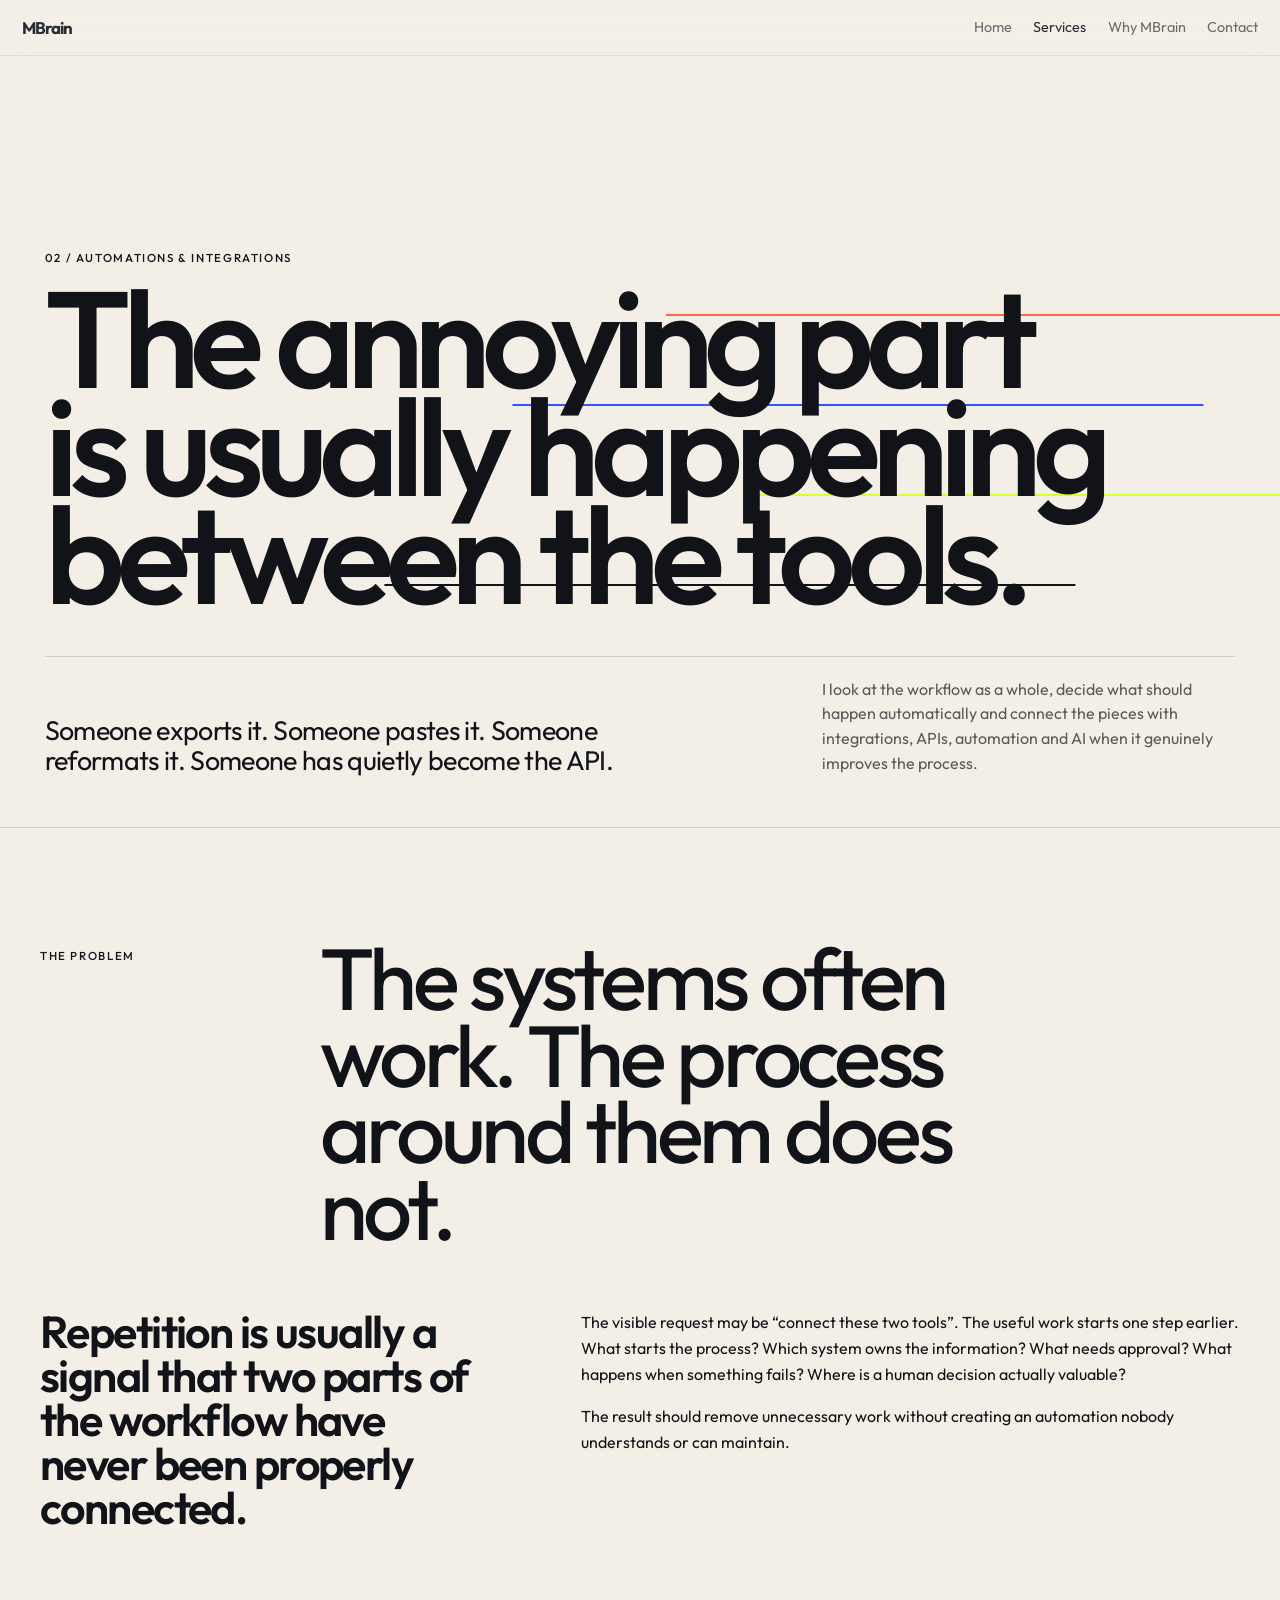
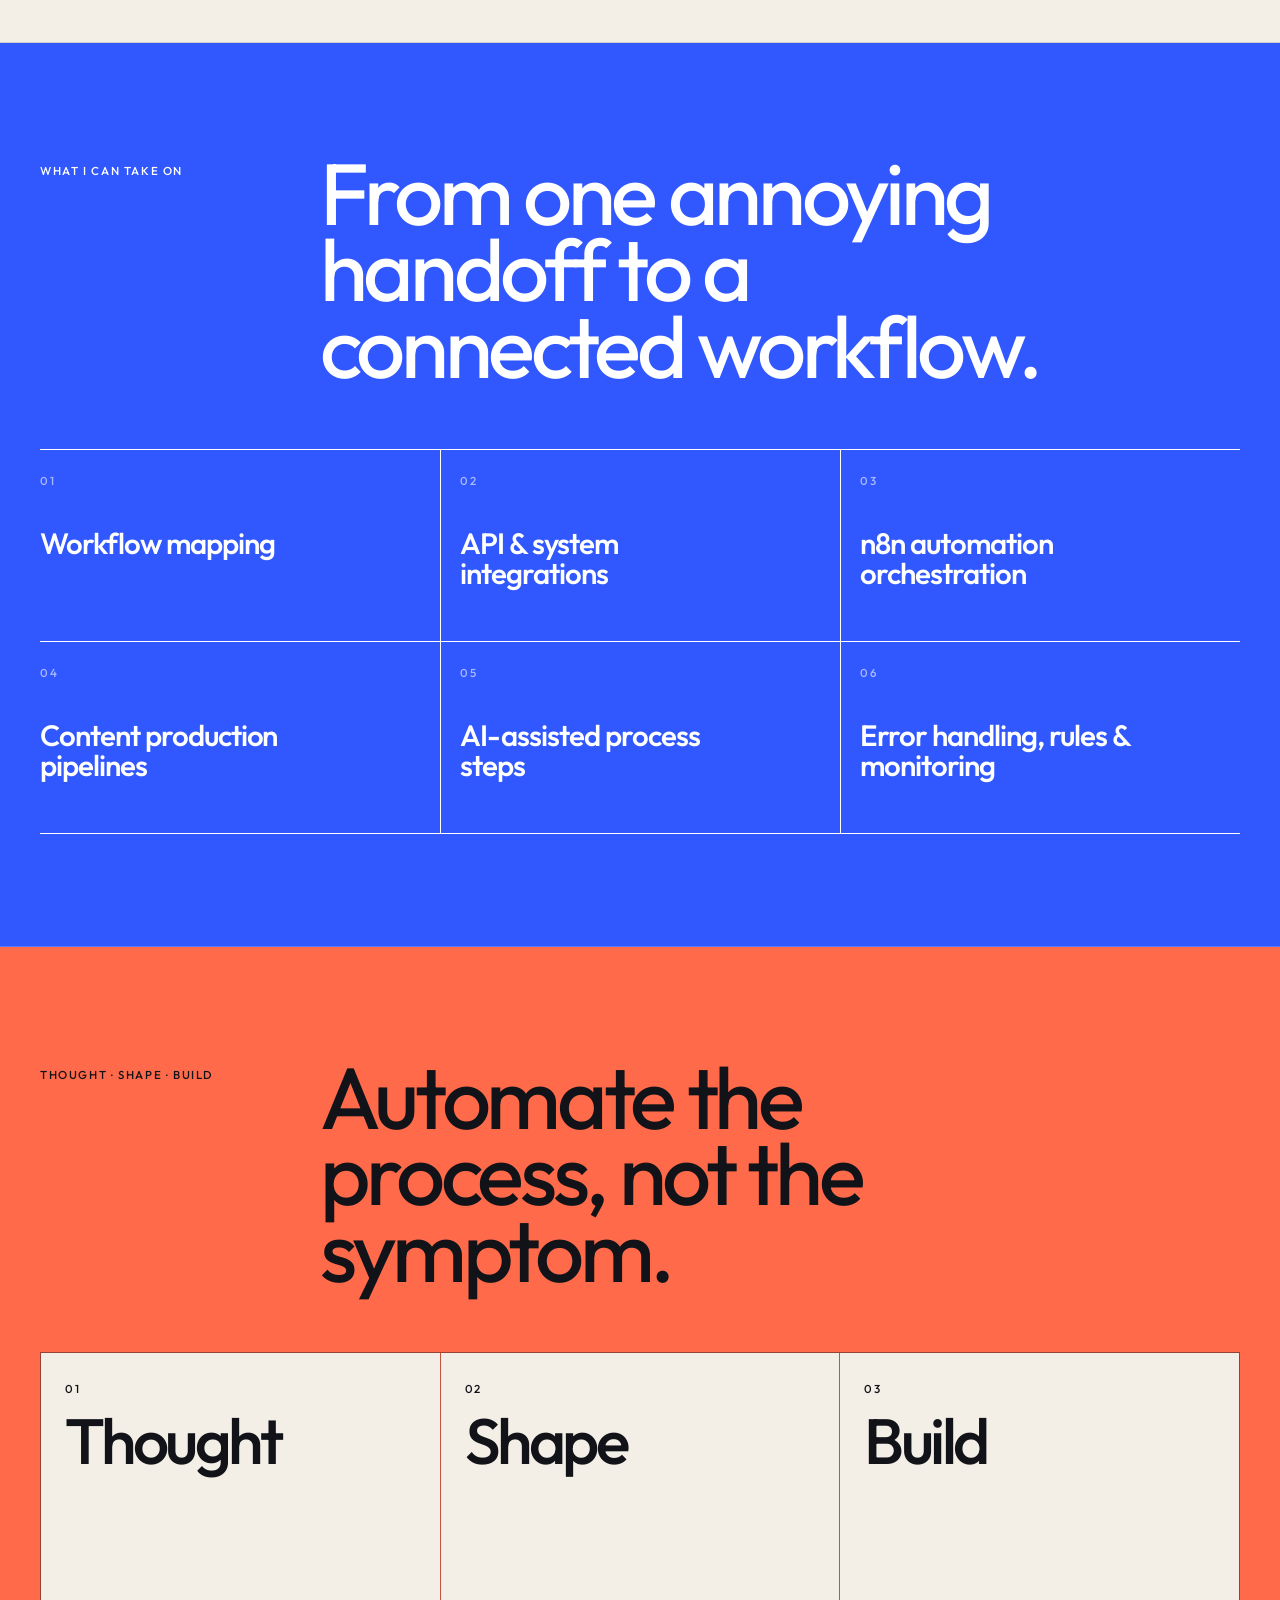
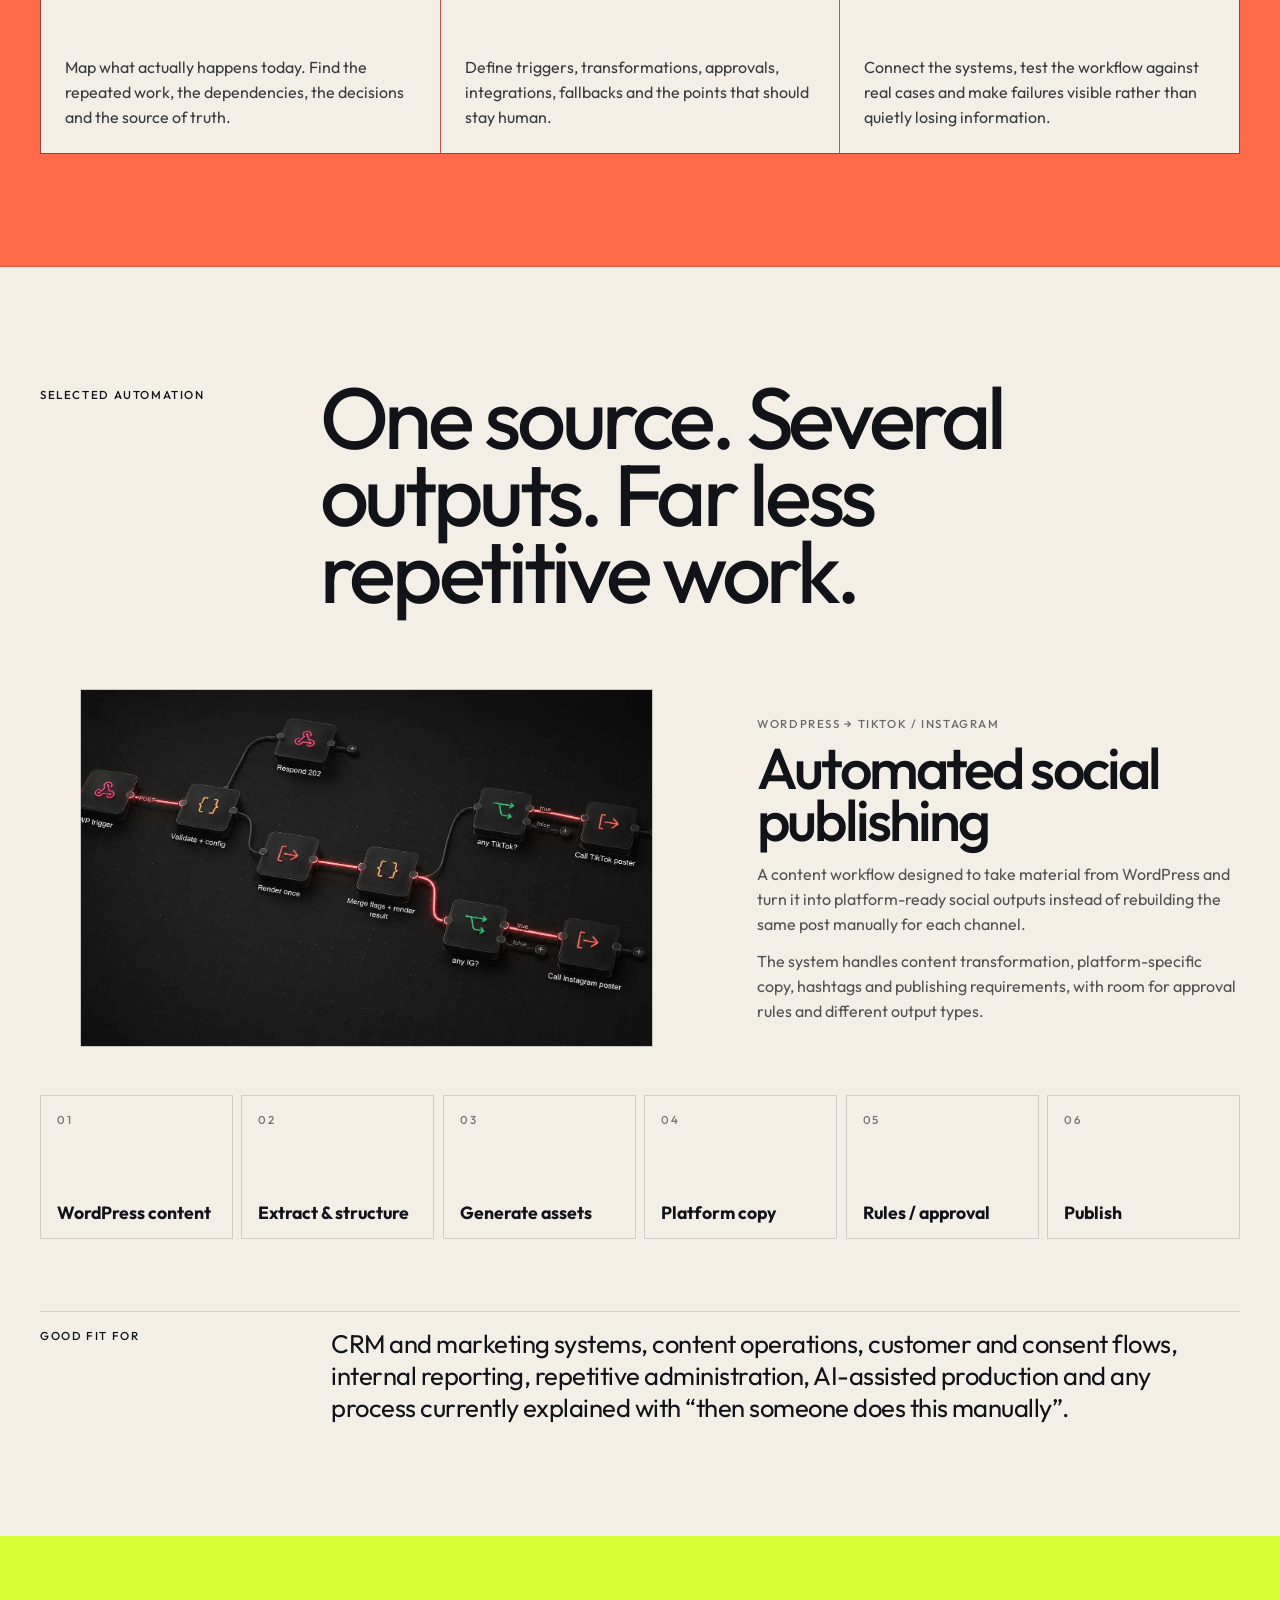
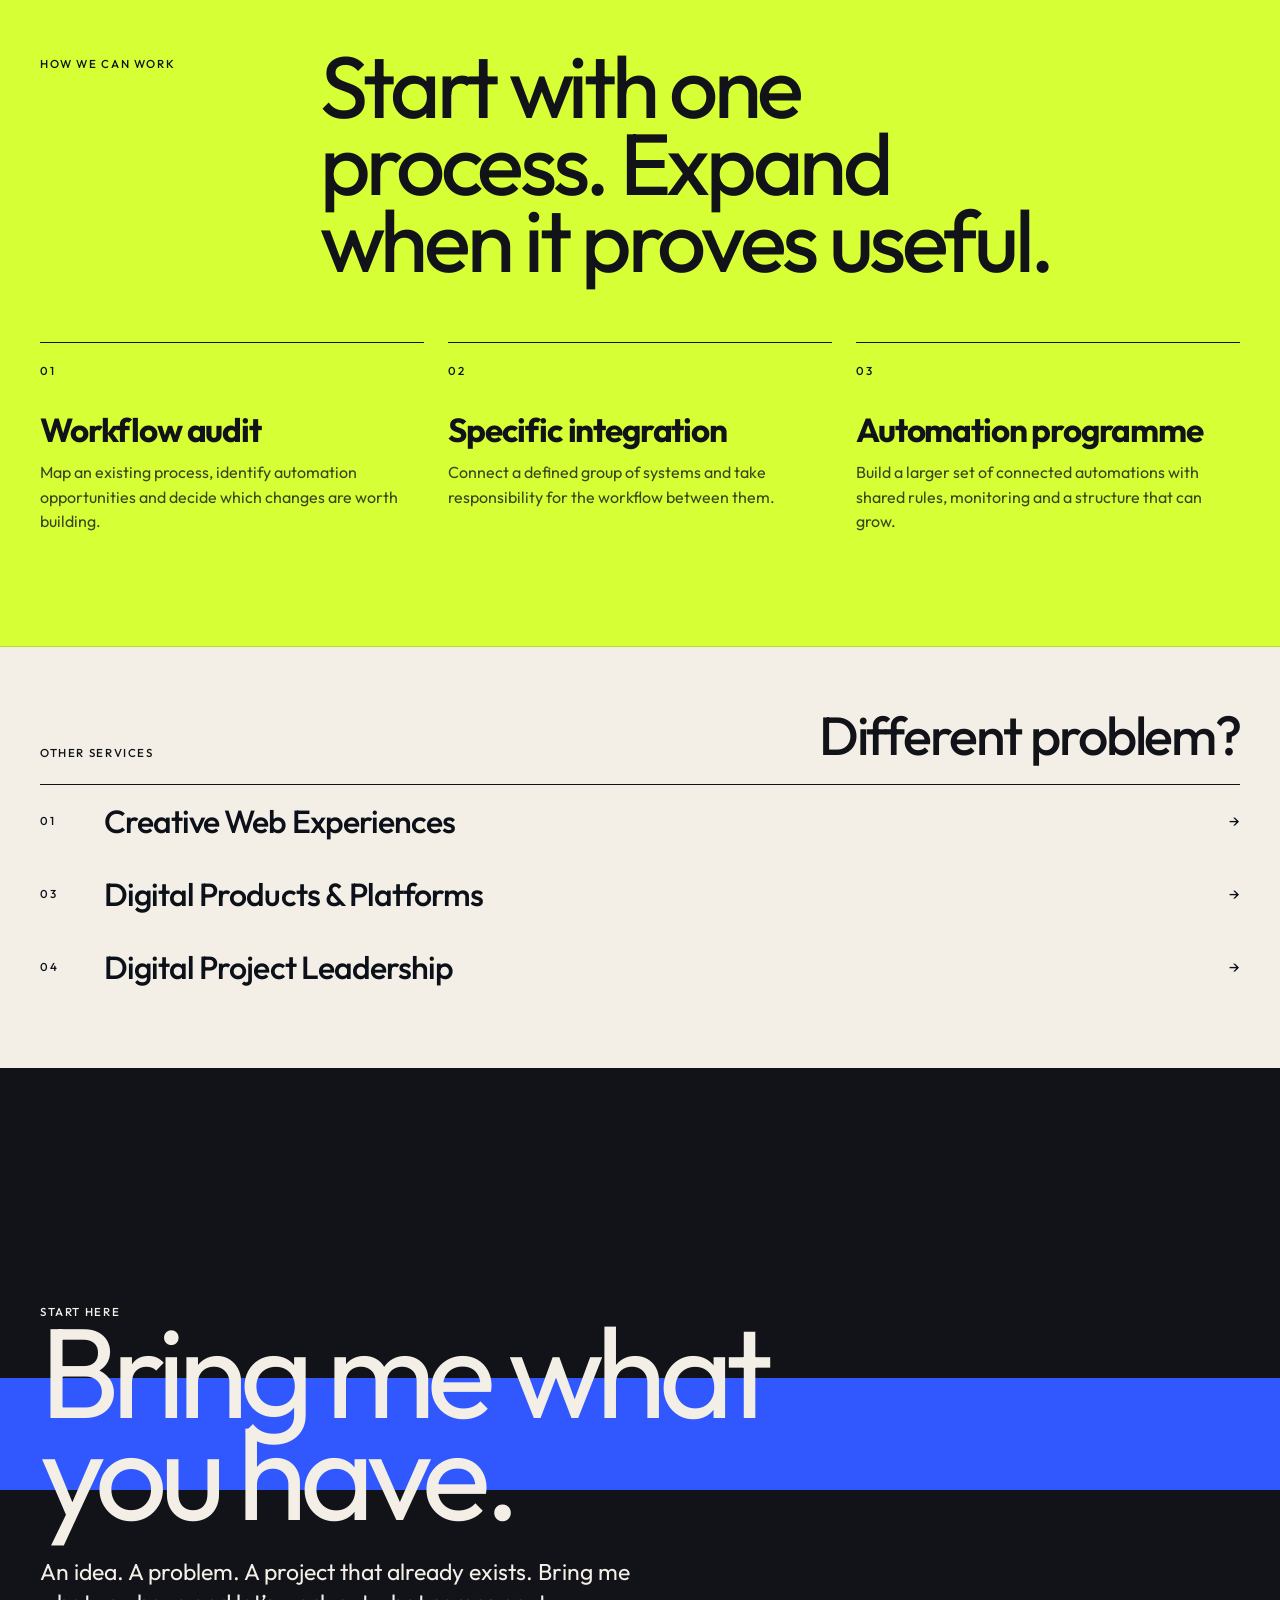
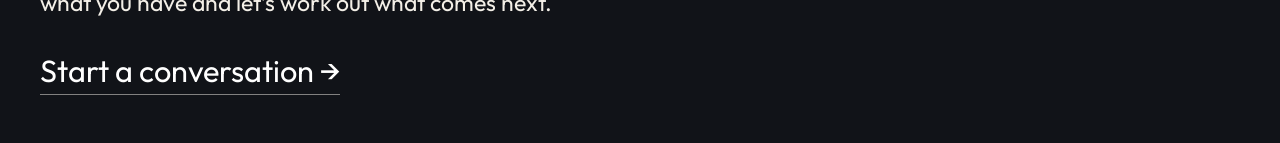
==== automations-integrations.html @ c0c95bf1 "images added" ====
<!doctype html>
<html lang="en">
<head>
  <meta charset="utf-8">
  <meta name="viewport" content="width=device-width, initial-scale=1">
  <title>Automations & Integrations | MBrain</title>
  <meta name="description" content="Workflow automation, system integrations, APIs and AI-assisted processes designed around the work that actually needs to happen.">
  <link rel="canonical" href="https://mbrain.gr/automations-integrations.html">

  <meta property="og:type" content="website">
  <meta property="og:site_name" content="MBrain">
  <meta property="og:title" content="Automations & Integrations | MBrain">
  <meta property="og:description" content="Workflow automation, system integrations, APIs and AI-assisted processes designed around the work that actually needs to happen.">
  <meta property="og:url" content="https://mbrain.gr/automations-integrations.html">
  <meta property="og:image" content="https://mbrain.gr/assets/mbrain-og-image.png">
  <meta property="og:image:width" content="1200">
  <meta property="og:image:height" content="630">
  <meta property="og:image:type" content="image/png">
  <meta name="twitter:card" content="summary_large_image">
  <meta name="twitter:title" content="Automations & Integrations | MBrain">
  <meta name="twitter:description" content="Workflow automation, system integrations, APIs and AI-assisted processes designed around the work that actually needs to happen.">
  <meta name="twitter:image" content="https://mbrain.gr/assets/mbrain-og-image.png">

  <link rel="icon" type="image/x-icon" href="assets/favicon.ico">
  <link rel="icon" type="image/png" sizes="32x32" href="assets/favicon-32.png">
  <link rel="icon" type="image/png" sizes="16x16" href="assets/favicon-16.png">
  <link rel="apple-touch-icon" sizes="180x180" href="assets/apple-touch-icon.png">

  <link rel="preconnect" href="https://fonts.googleapis.com">
  <link rel="preconnect" href="https://fonts.gstatic.com" crossorigin>
  <link href="https://fonts.googleapis.com/css2?family=Outfit:wght@100..900&display=swap" rel="stylesheet">

  <link rel="stylesheet" href="styles.css?v=1.0.0">
  <link rel="stylesheet" href="service-pages.css?v=1.0.0">
  <script async src="https://www.googletagmanager.com/gtag/js?id=G-PNG44XED51"></script>
  <script>
    window.dataLayer = window.dataLayer || [];
    function gtag(){dataLayer.push(arguments);}
    gtag('js', new Date());
    gtag('config', 'G-PNG44XED51');
  </script>
</head>
<body class="service-page">
  <header class="site-header">
    <a class="brand" href="index.html">MBrain</a>
    <nav class="nav" aria-label="Main navigation">
      <a href="index.html">Home</a>
      <a href="index.html#services" class="active">Services</a>
      <a href="index.html#why">Why MBrain</a>
      <a href="index.html#contact">Contact</a>
    </nav>
    <button class="menu-toggle" type="button" aria-label="Open navigation" aria-expanded="false">Menu</button>
  </header>

  <div class="service-progress" aria-hidden="true"><span></span></div>

  <main class="service-main">
    <section class="service-hero automation">
      <div class="service-wrap service-hero-inner">
        <p class="service-eyebrow mono">02 / Automations &amp; Integrations</p>
        <h1>The annoying part is usually happening between the tools.</h1>
        <div class="service-hero-lead">
          <p class="lead">Someone exports it. Someone pastes it. Someone reformats it. Someone has quietly become the API.</p>
          <p class="support">I look at the workflow as a whole, decide what should happen automatically and connect the pieces with integrations, APIs, automation and AI when it genuinely improves the process.</p>
        </div>
      </div>
    </section>

    <section class="service-section">
      <div class="service-wrap">
        <div class="service-section-head reveal">
          <span class="mono">The problem</span>
          <h2>The systems often work. The process around them does not.</h2>
        </div>
        <div class="service-intro reveal">
          <p class="statement">Repetition is usually a signal that two parts of the workflow have never been properly connected.</p>
          <div class="service-intro-copy">
            <p>The visible request may be “connect these two tools”. The useful work starts one step earlier. What starts the process? Which system owns the information? What needs approval? What happens when something fails? Where is a human decision actually valuable?</p>
            <p>The result should remove unnecessary work without creating an automation nobody understands or can maintain.</p>
          </div>
        </div>
      </div>
    </section>

    <section class="service-section blue">
      <div class="service-wrap">
        <div class="service-section-head reveal">
          <span class="mono">What I can take on</span>
          <h2>From one annoying handoff to a connected workflow.</h2>
        </div>
        <div class="scope-grid reveal">
          <div class="scope-item"><span class="mono">01</span><h3>Workflow mapping</h3></div>
          <div class="scope-item"><span class="mono">02</span><h3>API &amp; system integrations</h3></div>
          <div class="scope-item"><span class="mono">03</span><h3>n8n automation orchestration</h3></div>
          <div class="scope-item"><span class="mono">04</span><h3>Content production pipelines</h3></div>
          <div class="scope-item"><span class="mono">05</span><h3>AI-assisted process steps</h3></div>
          <div class="scope-item"><span class="mono">06</span><h3>Error handling, rules &amp; monitoring</h3></div>
        </div>
      </div>
    </section>

    <section class="service-section orange">
      <div class="service-wrap">
        <div class="service-section-head reveal">
          <span class="mono">Thought · Shape · Build</span>
          <h2>Automate the process, not the symptom.</h2>
        </div>
        <div class="tsb-grid reveal">
          <article class="tsb-step">
            <div><span class="mono">01</span><strong>Thought</strong></div>
            <p>Map what actually happens today. Find the repeated work, the dependencies, the decisions and the source of truth.</p>
          </article>
          <article class="tsb-step">
            <div><span class="mono">02</span><strong>Shape</strong></div>
            <p>Define triggers, transformations, approvals, integrations, fallbacks and the points that should stay human.</p>
          </article>
          <article class="tsb-step">
            <div><span class="mono">03</span><strong>Build</strong></div>
            <p>Connect the systems, test the workflow against real cases and make failures visible rather than quietly losing information.</p>
          </article>
        </div>
      </div>
    </section>

    <section class="showcase">
      <div class="service-wrap">
        <div class="service-section-head reveal">
          <span class="mono">Selected automation</span>
          <h2>One source. Several outputs. Far less repetitive work.</h2>
        </div>

        <article class="showcase-item reveal">
          <figure class="showcase-media">
            <img src="assets/automation-service-tiktok.webp" />
          </figure>
          <div class="showcase-copy">
            <span class="mono">WordPress → TikTok / Instagram</span>
            <h3>Automated social publishing</h3>
            <p>A content workflow designed to take material from WordPress and turn it into platform-ready social outputs instead of rebuilding the same post manually for each channel.</p>
            <p>The system handles content transformation, platform-specific copy, hashtags and publishing requirements, with room for approval rules and different output types.</p>
          </div>
        </article>

        <div class="flow reveal" aria-label="Simplified publishing workflow">
          <div class="flow-step"><span class="mono">01</span><strong>WordPress content</strong></div>
          <div class="flow-step"><span class="mono">02</span><strong>Extract &amp; structure</strong></div>
          <div class="flow-step"><span class="mono">03</span><strong>Generate assets</strong></div>
          <div class="flow-step"><span class="mono">04</span><strong>Platform copy</strong></div>
          <div class="flow-step"><span class="mono">05</span><strong>Rules / approval</strong></div>
          <div class="flow-step"><span class="mono">06</span><strong>Publish</strong></div>
        </div>

        <div class="showcase-note reveal">
          <span class="mono">Good fit for</span>
          <p>CRM and marketing systems, content operations, customer and consent flows, internal reporting, repetitive administration, AI-assisted production and any process currently explained with “then someone does this manually”.</p>
        </div>
      </div>
    </section>

    <section class="service-section lime">
      <div class="service-wrap">
        <div class="service-section-head reveal">
          <span class="mono">How we can work</span>
          <h2>Start with one process. Expand when it proves useful.</h2>
        </div>
        <div class="engagement-grid reveal">
          <article class="engagement-item"><span class="mono">01</span><h3>Workflow audit</h3><p>Map an existing process, identify automation opportunities and decide which changes are worth building.</p></article>
          <article class="engagement-item"><span class="mono">02</span><h3>Specific integration</h3><p>Connect a defined group of systems and take responsibility for the workflow between them.</p></article>
          <article class="engagement-item"><span class="mono">03</span><h3>Automation programme</h3><p>Build a larger set of connected automations with shared rules, monitoring and a structure that can grow.</p></article>
        </div>
      </div>
    </section>

  <section class="other-services">
    <div class="service-wrap">
      <div class="other-services-head">
        <span class="mono">Other services</span>
        <h2>Different problem?</h2>
      </div>
      <div class="other-services-list">
        <a class="other-service" href="creative-web-experiences.html">
          <span class="mono">01</span>
          <strong>Creative Web Experiences</strong>
          <span aria-hidden="true">→</span>
        </a>
        <a class="other-service" href="digital-products-platforms.html">
          <span class="mono">03</span>
          <strong>Digital Products & Platforms</strong>
          <span aria-hidden="true">→</span>
        </a>
        <a class="other-service" href="digital-project-leadership.html">
          <span class="mono">04</span>
          <strong>Digital Project Leadership</strong>
          <span aria-hidden="true">→</span>
        </a>
      </div>
    </div>
  </section>

  <section class="service-cta">
    <div class="service-wrap service-cta-inner">
      <span class="mono">Start here</span>
      <h2>Bring me what you have.</h2>
      <p>An idea. A problem. A project that already exists. Bring me what you have and let’s work out what comes next.</p>
      <a class="primary" href="mailto:hello@mbrain.gr">Start a conversation →</a>
    </div>
  </section>

  </main>
  <script src="service-pages.js?v=1.0.0" defer></script>
</body>
</html>
---- styles.css ----
:root{
  --paper:#f3efe7;
  --ink:#111318;
  --blue:#3158ff;
  --orange:#ff6b4a;
  --lime:#d7ff35;
  --line:rgba(17,19,24,.15);
  --hero-wght:900;
  --hero-cut-h:0px;
  --hero-cut-alpha:0;
}
*{box-sizing:border-box}
.sr-only{position:absolute;width:1px;height:1px;padding:0;margin:-1px;overflow:hidden;clip:rect(0,0,0,0);white-space:nowrap;border:0}
html,body{height:100%}
html{scroll-behavior:smooth}
body{margin:0;overflow:hidden;background:var(--paper);color:var(--ink);font-family:"Outfit","Century Gothic",Futura,Arial,sans-serif}
a{color:#ffffff;text-decoration:none}button{font:inherit}.mono{font-family:"Outfit","Century Gothic",Futura,Arial,sans-serif;font-size:.72rem;letter-spacing:.14em;text-transform:uppercase;font-weight:500}
.site-header{position:fixed;z-index:60;top:0;left:0;right:0;display:grid;grid-template-columns:auto 1fr auto;align-items:center;padding:1.05rem 1.35rem;color:white;mix-blend-mode:exclusion}.brand{font-size:1.05rem;font-weight:700;letter-spacing:-.04em}.nav{justify-self:end;display:flex;gap:1.35rem;font-size:.9rem}.nav a{opacity:.68}.nav a:hover,.nav a.active{opacity:1}.menu-toggle{display:none;background:none;border:0;color:inherit;padding:0}
.progress{position:fixed;left:1.35rem;right:1.35rem;bottom:1rem;height:2px;background:rgba(17,19,24,.12);z-index:55}.progress-bar{display:block;height:100%;width:0;background:var(--ink)}.scroll-cue{position:fixed;right:1.35rem;bottom:1.5rem;z-index:55;background:rgba(243,239,231,.86);padding:.35rem .5rem}
.h-shell{width:100vw;height:100vh;overflow-x:auto;overflow-y:hidden;scrollbar-width:none;outline:none}.h-shell::-webkit-scrollbar{display:none}.track{position:relative;height:100%;display:flex;width:max-content}.panel{position:relative;flex:none;height:100vh;overflow:hidden}.panel-inner{position:relative;z-index:10;height:100%;width:min(calc(100% - 5rem),1440px);margin:0 auto}.section-no{position:absolute;top:6.2rem;left:0;color:white}.section-no.dark{color:var(--ink)}

/* HERO: the actual MBrain identity becomes the artifact. */
.hero-panel{width:138vw;background:var(--paper);z-index:8}
.hero-inner{position:relative;height:100%;padding:5.8rem 2.5rem 2.5rem}
.hero-topline{display:flex;justify-content:space-between;width:min(92vw,1420px)}
.hero-word-stage{position:absolute;left:2.5rem;top:19vh;width:124vw;height:50vh;display:flex;align-items:center;overflow:visible}
.hero-logo{position:relative;z-index:4;display:block;width:clamp(44rem,74vw,82rem);height:auto;transform-origin:left center;will-change:transform}
.hero-cut{position:absolute;z-index:2;left:-2.5rem;top:58%;width:129vw;height:var(--hero-cut-h);transform:translateY(-50%);background:var(--orange);opacity:.92;overflow:hidden}
.hero-bottom{position:absolute;left:2.5rem;bottom:2.6rem;width:min(92vw,1420px);display:flex;justify-content:space-between;align-items:end;border-top:1px solid var(--line);padding-top:1rem}
.hero-message{max-width:48rem}
.hero-bottom p{margin:0}
.hero-proposition{font-size:clamp(1.25rem,1.8vw,1.7rem);line-height:1.25;letter-spacing:-.025em;max-width:42rem;font-weight:430}
.hero-support{margin-top:.65rem!important;max-width:40rem;font-size:.95rem;line-height:1.45;color:rgba(17,19,24,.64)}
.hero-arrow{font-size:3rem;font-weight:200}

/* THOUGHT overlaps the hero so the cut becomes a section. */
.thought-panel{width:118vw;margin-left:-14vw;background:var(--blue);z-index:6}.thought-color{position:absolute;inset:0;background:var(--blue);z-index:1}.thought-image{position:absolute;z-index:3;right:0;top:0;width:68vw;height:100%;background:url('assets/thought.webp') center/cover no-repeat;clip-path:inset(40% 0 40% 0);transform:scale(1.05);filter:saturate(.92)}.thought-layout{padding:0}.thought-title-wrap{position:absolute;left:0;top:18vh;z-index:8}.pillar-title{margin:0;font-size:clamp(6rem,15vw,14rem);line-height:.78;letter-spacing:-.055em;text-transform:uppercase}.thought-title{color:white;font-variation-settings:"wght" 820}.pillar-copy{position:absolute;z-index:9;bottom:3.2rem;max-width:39rem}.thought-copy{left:0;color:white}.kicker{margin:0 0 .55rem}.pillar-copy h3{margin:0 0 .85rem;font-size:clamp(1.9rem,3.2vw,3.35rem);line-height:.96;letter-spacing:-.025em;max-width:14ch}.pillar-copy p{margin:.55rem 0 0;line-height:1.5;opacity:.82}.pillar-copy .pillar-closing{margin-top:.85rem;font-weight:650;opacity:1;max-width:34rem}

/* SHAPE: image pieces align into one composition. */
.shape-panel{width:122vw;background:var(--orange);z-index:5}.shape-layout{padding:0}.shape-title-wrap{position:absolute;right:0;top:14vh;z-index:8}.shape-title{color:var(--ink);font-variation-settings:"wght" 230}.shape-image-stage{position:absolute;z-index:4;left:4vw;top:20vh;width:67vw;height:65vh}.shape-fragment{position:absolute;background-image:url('assets/shape.webp');background-size:67vw 65vh;background-repeat:no-repeat;filter: brightness(2.1) !important;}.sf1{left:0;top:0;width:49%;height:48%;background-position:left top}.sf2{right:0;top:0;width:49%;height:48%;background-position:right top}.sf3{left:0;bottom:0;width:49%;height:48%;background-position:left bottom}.sf4{right:0;bottom:0;width:49%;height:48%;background-position:right bottom}.shape-copy{right:0;color:var(--ink);max-width:36rem}.dark-copy p:last-child{opacity:.72}

/* BUILD: structure is assembled in ordered bands. */
.build-panel{width:120vw;background:var(--lime);z-index:4}.build-image{position:absolute;z-index:1;inset:0;background:url('assets/build.webp') center/cover no-repeat;opacity:.18;filter:saturate(.6)}.build-wash{position:absolute;z-index:2;inset:0;background:var(--lime);opacity:.86}.build-title-wrap{position:absolute;left:0;top:14vh;z-index:8}.build-title{color:var(--ink);font-variation-settings:"wght" 220}.build-assembly{position:absolute;z-index:5;right:4vw;top:20vh;width:62vw;height:62vh;display:grid;grid-template-rows:repeat(5,1fr);gap:.55rem}.build-band{background-image:url('assets/build.webp');background-size:62vw 62vh;background-repeat:no-repeat}.bb1{background-position:center 0}.bb2{background-position:center 25%}.bb3{background-position:center 50%}.bb4{background-position:center 75%}.bb5{background-position:center 100%}.build-copy{left:0;color:var(--ink)}

/* CAPABILITIES */
.capabilities-panel{width:128vw;background:var(--paper);z-index:3}.capabilities-layout{display:grid;grid-template-columns:.7fr 1.3fr;gap:6vw;align-items:center;padding:7rem 0 3rem}.cap-heading h2{margin:.3rem 0 0;font-size:clamp(3.3rem,6vw,6.5rem);line-height:.9;letter-spacing:-.03em;font-weight:450;max-width:8ch}.cap-strip{border-top:1px solid var(--ink)}.cap-item{width:100%;display:grid;grid-template-columns:56px 1fr auto;align-items:center;gap:1rem;background:none;border:0;border-bottom:1px solid var(--line);padding:1rem 0;text-align:left;cursor:pointer;color:var(--ink)}.cap-item strong{font-size:clamp(1.45rem,2.7vw,2.85rem);font-weight:520;letter-spacing:-.03em}.cap-item i{font-style:normal;font-size:1.5rem;transition:transform .25s}.cap-item.active i{transform:rotate(45deg)}.cap-panel{display:grid;grid-template-rows:0fr}.cap-copy{overflow:hidden;padding-left:56px;max-width:48rem}.cap-copy h3{margin:0;font-size:clamp(1.35rem,2.1vw,2.1rem);line-height:1.02;letter-spacing:-.03em;font-weight:650;max-width:24ch}.cap-copy p{margin:.55rem 0 0;line-height:1.5;color:rgba(17,19,24,.7);max-width:46rem}.cap-panel.open{grid-template-rows:1fr}.cap-panel.open .cap-copy{padding-top:1rem;padding-bottom:1.35rem}



/* WHY MBRAIN */
.why-panel{width:118vw;background:var(--blue);color:white;z-index:2}.why-layout{display:grid;grid-template-columns:.95fr 1.05fr;gap:8vw;align-items:center;padding:7rem 0 3rem}.why-heading h2{margin:.4rem 0 0;font-size:clamp(4rem,7.7vw,8.2rem);line-height:.82;letter-spacing:-.05em;font-weight:330;max-width:9ch}.why-copy{max-width:42rem;align-self:center}.why-copy p{margin:0 0 1rem;font-size:clamp(1rem,1.2vw,1.18rem);line-height:1.55;color:rgba(255,255,255,.78)}.why-copy .why-closing{margin-top:2rem;font-size:clamp(1.45rem,2.25vw,2.4rem);line-height:1.04;letter-spacing:-.03em;font-weight:650;color:white;max-width:25ch}.why-rail{position:absolute;right:2rem;bottom:1.1rem;z-index:4;color:rgba(255,255,255,.62);word-spacing:.75rem}

/* CONTACT: the axis closes the composition. */
.contact-panel{width:100vw;background:var(--ink);color:var(--paper)}.contact-axis{position:absolute;left:0;right:0;top:52%;height:14vh;background:var(--blue);transform:translateY(-50%)}.contact-layout{display:grid;align-content:end;padding:8rem 0 3rem}.contact-title{position:relative;z-index:4;margin:0;font-size:clamp(5rem,11vw,10.5rem);line-height:.8;letter-spacing:-.055em;font-variation-settings:"wght" 250}.contact-copy{position:relative;z-index:4;margin:1.7rem 0 .8rem;max-width:38rem;font-size:1.12rem;line-height:1.55;color:rgba(243,239,231,.74)}.contact-closing{position:relative;z-index:4;margin:0 0 2rem;font-size:clamp(1.25rem,2vw,1.9rem);line-height:1.2;letter-spacing:-.025em}.contact-actions{position:relative;z-index:4;display:flex;align-items:flex-end;gap:2rem;flex-wrap:wrap}.contact-link{display:inline-flex;align-items:center;gap:.6rem;font-size:clamp(1.25rem,2.4vw,2.2rem);border-bottom:1px solid rgba(243,239,231,.32);padding-bottom:.2rem;width:max-content}.contact-social{display:inline-flex;align-items:center;gap:.35rem;padding-bottom:.35rem;opacity:.62}.contact-social:hover{opacity:1}

/* desktop states driven by JS vars */
.thought-panel{--p:0}.thought-image{clip-path:inset(calc(40% - var(--p)*40%) 0 calc(40% - var(--p)*40%) 0);transform:scale(calc(1.05 - var(--p)*.05))}.thought-title{font-variation-settings:"wght" calc(820 - var(--p)*540);transform:translateX(calc(7vw - var(--p)*7vw))}.thought-copy{opacity:calc((var(--p) - .62)*2.8);transform:translateY(calc(22px - var(--p)*22px))}
.shape-panel{--p:0}.shape-title{font-variation-settings:"wght" calc(230 + var(--p)*650);transform:translateX(calc(8vw - var(--p)*8vw))}.sf1{transform:translate(calc(-10vw + var(--p)*10vw),calc(-7vh + var(--p)*7vh)) rotate(calc(-8deg + var(--p)*8deg))}.sf2{transform:translate(calc(9vw - var(--p)*9vw),calc(-5vh + var(--p)*5vh)) rotate(calc(7deg - var(--p)*7deg))}.sf3{transform:translate(calc(-8vw + var(--p)*8vw),calc(7vh - var(--p)*7vh)) rotate(calc(6deg - var(--p)*6deg))}.sf4{transform:translate(calc(10vw - var(--p)*10vw),calc(6vh - var(--p)*6vh)) rotate(calc(-7deg + var(--p)*7deg))}.shape-copy{opacity:calc((var(--p) - .66)*3);transform:translateY(calc(22px - var(--p)*22px))}
.build-panel{--p:0}.build-title{font-variation-settings:"wght" calc(220 + var(--p)*650);transform:translateX(calc(-6vw + var(--p)*6vw))}.build-wash{opacity:calc(.9 - var(--p)*.42)}.build-copy{opacity:calc((var(--p) - .7)*3.3);transform:translateY(calc(22px - var(--p)*22px))}.build-band{opacity:var(--bp,0);transform:translateX(calc(18vw - var(--bp,0)*18vw))}

@media (max-width:900px),(pointer:coarse){
  html{scroll-behavior:smooth;scroll-padding-top:4.25rem}
  body{overflow:auto;background:var(--paper)}

  .site-header{
    grid-template-columns:auto 1fr auto;
    min-height:3.7rem;
    padding:.9rem 1.1rem;
    mix-blend-mode:normal;
    background:rgba(243,239,231,.93);
    color:#000000;
    backdrop-filter:blur(14px);
    -webkit-backdrop-filter:blur(14px);
    border-bottom:1px solid rgba(17,19,24,.07)
  }
  .brand{position:relative;z-index:95;font-size:.98rem;color: #ffffff;mix-blend-mode: difference;}
  .menu-toggle{display:block;position:relative;z-index:95;justify-self:end;font-size:.88rem}
  .nav{
    position:fixed;
    top:0;
    left:0;
    right:auto;
    bottom:auto;
    width:100vw;
    height:100dvh;
    min-height:100svh;
    z-index:90;
    display:none;
    flex-direction:column;
    justify-content:flex-start;
    align-items:flex-start;
    gap:.18rem;
    padding:5.6rem 1.25rem 2rem;
    background:var(--ink);
    color:var(--paper);
    font-size:clamp(2.25rem,9.5vw,4.4rem);
    line-height:.9;
    overflow-y:auto;
    overflow-x:hidden;
    justify-self:stretch;
    grid-column:1 / -1;
    margin:0
  }
  .nav a{display:block;width:100%;opacity:.72;padding:0;margin:0}
  .nav a.active{opacity:1}
  body.menu-open .nav{display:flex}
  body.menu-open{overflow:hidden}
  body.menu-open .site-header{
    background:transparent;
    color:var(--paper);
    border-color:transparent;
    backdrop-filter:none;
    -webkit-backdrop-filter:none
  }
  .progress,.scroll-cue{display:none}

  .h-shell{width:100%;height:auto;overflow:visible}
  .track{display:block;width:100%;height:auto}
  .panel{
    width:100%!important;
    height:auto;
    min-height:0;
    margin-left:0!important;
    overflow:hidden
  }
  .panel-inner{width:100%;height:auto;margin:0;padding-left:1.2rem;padding-right:1.2rem}

  /* Hero becomes a deliberate mobile composition instead of a compressed desktop panel. */
  .hero-panel{min-height:100svh}
  .hero-inner{
    min-height:100svh;
    height:auto;
    padding:5.15rem 1.2rem 1.35rem;
    display:grid;
    grid-template-rows:auto minmax(15rem,1fr) auto;
    gap:1.25rem
  }
  .hero-topline{width:100%;font-size:.66rem;letter-spacing:.12em}
  .hero-topline span:last-child{display:none}
  .hero-word-stage{
    position:relative;
    inset:auto;
    width:100%;
    height:auto;
    margin:0;
    display:flex;
    align-items:center;
    justify-content:center;
    overflow:visible
  }
  .hero-logo{
    width:min(100%,33rem);
    max-width:100%;
    height:auto;
    margin:0 auto;
    transform:none!important;
    will-change:auto
  }
  .hero-cut{display:none}
  .hero-bottom{
    position:relative;
    inset:auto;
    width:100%;
    display:grid;
    grid-template-columns:minmax(0,1fr) auto;
    gap:1rem;
    align-items:end;
    padding-top:1rem;
    border-top:1px solid var(--line)
  }
  .hero-message{max-width:none}
  .hero-proposition{font-size:clamp(1.28rem,5.8vw,1.62rem);line-height:1.08;max-width:22ch;font-weight:520}
  .hero-support{margin-top:.65rem!important;font-size:.9rem;line-height:1.45;max-width:34ch}
  .hero-arrow{font-size:2.15rem;line-height:1}

  /* Pillars: vertical editorial rhythm, no forced viewport-height gaps. */
  .section-no{
    position:relative;
    top:auto;
    left:auto;
    display:block;
    margin:0 0 .7rem;
    font-size:.66rem
  }
  .pillar-title{
    margin:0;
    font-size:clamp(4rem,20vw,5rem);
    line-height:.78;
    letter-spacing:-.045em
  }
  .thought-panel,.shape-panel,.build-panel{padding:0 0 3rem}

  .thought-image{
    position:relative;
    inset:auto;
    width:100%;
    height:67vw;
    min-height:245px;
    max-height:430px;
    margin:0;
    background-position:center;
    clip-path:none!important;
    transform:none!important;
    filter:saturate(.92)
  }
  .thought-layout{padding-top:1.2rem}
  .thought-title-wrap,.shape-title-wrap,.build-title-wrap{
    position:relative;
    inset:auto;
    margin:0 0 1.4rem
  }
  .thought-title,.shape-title,.build-title{
    transform:none!important;
    font-variation-settings:"wght" 640!important
  }
  .pillar-copy,.thought-copy,.shape-copy,.build-copy{
    position:relative;
    inset:auto;
    width:100%;
    max-width:none;
    margin:0;
    padding:0;
    opacity:1!important;
    transform:none!important
  }
  .pillar-copy h3{
    margin:0 0 1rem;
    font-size:clamp(1.8rem,8vw,2.45rem);
    line-height:.98;
    max-width:15ch
  }
  .pillar-copy p{font-size:1rem;line-height:1.55;margin:.7rem 0 0;max-width:38rem}
  .pillar-copy .pillar-closing{margin-top:1rem;max-width:32rem}

  .shape-layout,.build-layout{padding-top:4.8rem}
  .shape-title{color:var(--ink)}
  .shape-image-stage{
    position:relative;
    inset:auto;
    width:100%;
    height:72vw;
    min-height:270px;
    max-height:470px;
    margin:0 0 1.45rem
  }
  .shape-fragment{
    background-size:100% 100%;
    transform:none!important;
  }
  .sf1,.sf2,.sf3,.sf4{background-size:calc(200% + .6rem) calc(200% + .6rem)}
  .sf1{background-position:left top}.sf2{background-position:right top}.sf3{background-position:left bottom}.sf4{background-position:right bottom}

  .build-image{opacity:.12;background-position:center}
  .build-wash{opacity:.82!important}
  .build-assembly{
    position:relative;
    inset:auto;
    width:100%;
    height:auto;
    margin:0 0 1.45rem;
    gap:.35rem
  }
  .build-band{
    display:block;
    height:11.5vw;
    min-height:48px;
    max-height:72px;
    background-size:100% auto;
    opacity:1!important;
    transform:none!important
  }

  /* Services */
  .capabilities-panel{min-height:0}
  .capabilities-layout{display:block;padding-top:5.3rem;padding-bottom:4rem}
  .cap-heading{margin-bottom:2.1rem}
  .cap-heading h2{margin:.35rem 0 0;font-size:clamp(3.15rem,14vw,4.75rem);line-height:.88;max-width:9ch}
  .cap-strip{width:100%}
  .cap-item{
    grid-template-columns:2rem minmax(0,1fr) 1.5rem;
    gap:.6rem;
    padding:1rem 0
  }
  .cap-item strong{font-size:clamp(1.28rem,5.8vw,1.65rem);line-height:1.05}
  .cap-item i{justify-self:end}
  .cap-panel{min-height:0;transition:grid-template-rows .32s ease}
  .cap-copy{min-height:0;padding-left:0;max-width:none}
  .cap-panel.open .cap-copy{padding-top:.85rem;padding-bottom:1.35rem}
  .cap-copy h3{font-size:clamp(1.42rem,6.5vw,1.85rem);line-height:1.02;max-width:22ch}
  .cap-copy p{font-size:.98rem;line-height:1.55}

  /* Why MBrain */
  .why-panel{min-height:0}
  .why-layout{display:block;padding-top:5.3rem;padding-bottom:4rem}
  .why-heading{margin:0 0 2rem}
  .why-heading h2{font-size:clamp(3.65rem,16vw,5.5rem);line-height:.84;max-width:9ch}
  .why-copy{max-width:none}
  .why-copy p{font-size:1rem;line-height:1.58;margin-bottom:1rem}
  .why-copy .why-closing{font-size:clamp(1.55rem,7vw,2rem);line-height:1.02;margin-top:1.7rem;max-width:22ch}
  .why-rail{display:none}

  /* Contact */
  .contact-panel{min-height:0}
  .contact-axis{top:0;height:5px;transform:none;background:var(--blue)}
  .contact-layout{display:block;padding-top:5.4rem;padding-bottom:3.2rem}
  .contact-title{font-size:clamp(4.25rem,18vw,6rem);line-height:.82;letter-spacing:-.045em;max-width:7ch}
  .contact-copy{margin:1.5rem 0 .8rem;font-size:1rem;line-height:1.55;max-width:31rem}
  .contact-closing{font-size:1.45rem;line-height:1.08;margin-bottom:2rem;max-width:18ch}
  .contact-actions{align-items:flex-start;flex-direction:column;gap:1.15rem}
  .contact-link{font-size:1.45rem}

  /* Prevent long strings from forcing horizontal overflow. */
  .panel,.panel-inner,.pillar-copy,.cap-copy,.why-copy,.contact-copy{overflow-wrap:anywhere}
}
@media (prefers-reduced-motion:reduce){*{scroll-behavior:auto!important;animation:none!important;transition:none!important}.thought-image{clip-path:none}.shape-fragment,.build-band{transform:none!important}.pillar-copy{opacity:1!important;transform:none!important}}
---- service-pages.css ----
/*
  MBrain service pages
  Load AFTER /styles.css so these rules can intentionally override
  the homepage-only horizontal layout where necessary.
*/

body.service-page{
  overflow-x:hidden;
  overflow-y:auto;
  background:var(--paper);
  color:var(--ink);
}

body.service-page .site-header{
  color:var(--ink);
  mix-blend-mode:normal;
  background:rgba(243,239,231,.88);
  backdrop-filter:blur(14px);
  -webkit-backdrop-filter:blur(14px);
  border-bottom:1px solid rgba(17,19,24,.08);
}

body.service-page.menu-open .site-header{
  color:var(--paper);
  background:transparent;
  border-bottom-color:transparent;
}

.brand, .nav, .other-service, a {
	mix-blend-mode: difference;
}

.service-progress{
  position:fixed;
  z-index:70;
  left:0;
  top:0;
  width:100%;
  height:2px;
  background:transparent;
  pointer-events:none;
}

.service-progress span{
  display:block;
  height:100%;
  width:0;
  background:var(--orange);
  transform-origin:left center;
}

.service-main{
  min-height:100vh;
}

.service-wrap{
  width:min(calc(100% - 5rem),1440px);
  margin:0 auto;
}

.service-hero{
  position:relative;
  min-height:92svh;
  display:flex;
  align-items:flex-end;
  padding:9rem 0 3.2rem;
  overflow:hidden;
  border-bottom:1px solid var(--line);
}

.service-hero::before{
  content:"";
  position:absolute;
  z-index:0;
  pointer-events:none;
}

.service-hero.web::before{
  width:37vw;
  height:44vh;
  right:-4vw;
  top:18vh;
  background:var(--blue);
  box-shadow:-9vw 12vh 0 var(--orange);
}

.service-hero.automation::before{
  width:54vw;
  height:2px;
  right:-6vw;
  top:38%;
  background:var(--orange);
  box-shadow:
    -12vw 10vh 0 var(--blue),
    6vw 20vh 0 var(--lime),
    -22vw 30vh 0 var(--ink);
}

.service-hero.platform::before{
  width:33vw;
  height:48vh;
  right:2vw;
  top:17vh;
  border:2px solid var(--ink);
  box-shadow:
    -5vw 5vh 0 -2px var(--paper),
    -5vw 5vh 0 0 var(--orange),
    -10vw 10vh 0 -2px var(--paper),
    -10vw 10vh 0 0 var(--blue);
}

.service-hero.pm::before{
  width:50vw;
  height:14vh;
  right:-8vw;
  top:30%;
  background:var(--blue);
  box-shadow:
    -11vw 14vh 0 var(--orange),
    -22vw 28vh 0 var(--lime);
}

.service-hero-inner{
  position:relative;
  z-index:2;
  width:100%;
  padding-left:clamp(1.5rem,3.5vw,4.5rem);
  padding-right:clamp(1.5rem,3.5vw,4.5rem);
}

.service-eyebrow{
  margin:0 0 1.2rem;
}

.service-hero h1{
  margin:0;
  max-width:12ch;
  font-size:clamp(4.8rem,10.7vw,11rem);
  line-height:.79;
  letter-spacing:-.06em;
  font-weight:560;
}

.service-hero-lead{
  display:grid;
  grid-template-columns:minmax(0,1fr) minmax(20rem,.58fr);
  gap:5vw;
  align-items:end;
  margin-top:3rem;
  padding-top:1.2rem;
  border-top:1px solid var(--line);
}

.service-hero-lead p{
  margin:0;
}

.service-hero-lead .lead{
  max-width:39rem;
  font-size:clamp(1.35rem,2.1vw,2rem);
  line-height:1.14;
  letter-spacing:-.025em;
}

.service-hero-lead .support{
  justify-self:end;
  max-width:35rem;
  color:rgba(17,19,24,.68);
  line-height:1.55;
}

.service-section{
  position:relative;
  padding:7rem 0;
  border-bottom:1px solid var(--line);
}

.service-section.blue{
  background:var(--blue);
  color:white;
  border-color:rgba(255,255,255,.2);
}

.service-section.orange{
  background:var(--orange);
}

.service-section.lime{
  background:var(--lime);
}

.service-section.ink{
  background:var(--ink);
  color:var(--paper);
  border-color:rgba(243,239,231,.18);
}

.service-section-head{
  display:grid;
  grid-template-columns:.38fr 1.62fr;
  gap:5vw;
  align-items:start;
  margin-bottom:4rem;
}

.service-section-head .mono{
  padding-top:.5rem;
}

.service-section-head h2{
  margin:0;
  max-width:13ch;
  font-size:clamp(3rem,6.8vw,7rem);
  line-height:.88;
  letter-spacing:-.05em;
  font-weight:450;
}

.service-intro{
  display:grid;
  grid-template-columns:.8fr 1.2fr;
  gap:8vw;
}

.service-intro .statement{
  margin:0;
  max-width:19ch;
  font-size:clamp(2rem,3.5vw,3.65rem);
  line-height:.98;
  letter-spacing:-.035em;
  font-weight:600;
}

.service-intro-copy{
  max-width:48rem;
}

.service-intro-copy p{
  margin:0 0 1rem;
  font-size:clamp(1rem,1.2vw,1.17rem);
  line-height:1.62;
}

.service-intro-copy p:last-child{
  margin-bottom:0;
}

.scope-grid{
  display:grid;
  grid-template-columns:repeat(3,minmax(0,1fr));
  border-top:1px solid currentColor;
}

.scope-item{
  min-height:12rem;
  padding:1.2rem 1.2rem 1.5rem 0;
  border-bottom:1px solid currentColor;
}

.scope-item:nth-child(3n+2),
.scope-item:nth-child(3n+3){
  padding-left:1.2rem;
  border-left:1px solid currentColor;
}

.scope-item .mono{
  opacity:.58;
}

.scope-item h3{
  margin:2.5rem 0 0;
  max-width:16ch;
  font-size:clamp(1.4rem,2.3vw,2.35rem);
  line-height:1.02;
  letter-spacing:-.035em;
  font-weight:550;
}

.tsb-grid{
  display:grid;
  grid-template-columns:repeat(3,minmax(0,1fr));
  gap:1px;
  background:rgba(17,19,24,.25);
  border:1px solid rgba(17,19,24,.25);
}

.blue .tsb-grid,
.ink .tsb-grid{
  background:rgba(255,255,255,.22);
  border-color:rgba(255,255,255,.22);
}

.tsb-step{
  min-height:25rem;
  padding:1.5rem;
  background:var(--paper);
  color:var(--ink);
  display:flex;
  flex-direction:column;
  justify-content:space-between;
}

.blue .tsb-step{
  background:var(--blue);
  color:white;
}

.ink .tsb-step{
  background:var(--ink);
  color:var(--paper);
}

.tsb-step strong{
  display:block;
  margin-top:1rem;
  font-size:clamp(2.5rem,5vw,5.4rem);
  line-height:.86;
  letter-spacing:-.055em;
  font-weight:520;
}

.tsb-step p{
  margin:0;
  max-width:28rem;
  font-size:1rem;
  line-height:1.55;
  opacity:.82;
}

.showcase{
  padding-top:7rem;
  padding-bottom:7rem;
}

.showcase-list{
  display:grid;
  gap:5.5rem;
}

.showcase-item{
  display:grid;
  grid-template-columns:1.15fr .85fr;
  gap:5vw;
  align-items:center;
}

.showcase-item.reverse{
  grid-template-columns:.85fr 1.15fr;
}

.showcase-item.reverse .showcase-media{
  order:2;
}

.showcase-media{
  position:relative;
  aspect-ratio:16/10;
  overflow:hidden;
  border:1px solid rgba(17,19,24,.18);
  background:var(--paper);
}

.showcase-media img{
  width:100%;
  height:100%;
  object-fit:cover;
  display:block;
}

.media-placeholder{
  position:absolute;
  inset:0;
  padding:1.2rem;
  display:flex;
  flex-direction:column;
  justify-content:space-between;
}

.media-placeholder.core{
  background:var(--ink);
  color:var(--paper);
}
.media-placeholder.core::after{
  content:"";
  position:absolute;
  width:54%;
  height:72%;
  right:8%;
  top:10%;
  background:var(--orange);
  box-shadow:-18vw 8vh 0 var(--blue);
}
.media-placeholder.artemis{
  background:var(--paper);
}
.media-placeholder.artemis::after{
  content:"";
  position:absolute;
  width:62%;
  height:2px;
  top:48%;
  right:-4%;
  background:var(--ink);
  box-shadow:-10vw 8vh 0 var(--orange),-22vw -9vh 0 var(--blue);
}
.media-placeholder.automation-flow{
  background:var(--paper);
}
.media-placeholder.quote{
  background:var(--lime);
}
.media-placeholder.parser{
  background:var(--orange);
}

.media-placeholder > *{
  position:relative;
  z-index:2;
}

.media-placeholder .media-big{
  align-self:flex-end;
  font-size:clamp(3.5rem,7vw,7rem);
  line-height:.82;
  letter-spacing:-.06em;
  font-weight:550;
  max-width:7ch;
  text-align:right;
}

.showcase-copy .mono{
  opacity:.6;
}

.showcase-copy h3{
  margin:.6rem 0 1rem;
  font-size:clamp(2.4rem,4.5vw,4.8rem);
  line-height:.9;
  letter-spacing:-.05em;
  font-weight:520;
}

.showcase-copy p{
  max-width:39rem;
  margin:.7rem 0 0;
  line-height:1.58;
  color:rgba(17,19,24,.72);
}

.showcase-copy .project-link{
  display:inline-flex;
  margin-top:1.5rem;
  border-bottom:1px solid currentColor;
  padding-bottom:.2rem;
  font-weight:600;
}

.showcase-note{
  margin-top:4.5rem;
  padding-top:1rem;
  border-top:1px solid var(--line);
  display:grid;
  grid-template-columns:.4fr 1.6fr;
  gap:5vw;
}

.showcase-note p{
  margin:0;
  max-width:55rem;
  font-size:clamp(1.3rem,2vw,1.9rem);
  line-height:1.25;
  letter-spacing:-.02em;
}

.flow{
  display:grid;
  grid-template-columns:repeat(6,minmax(0,1fr));
  gap:.55rem;
  margin-top:2rem;
}

.flow-step{
  min-height:9rem;
  padding:1rem;
  border:1px solid var(--line);
  display:flex;
  flex-direction:column;
  justify-content:space-between;
}

.flow-step strong{
  font-size:1.1rem;
  line-height:1.05;
}

.flow-step span{
  opacity:.55;
}

.fit-grid{
  display:grid;
  grid-template-columns:repeat(2,minmax(0,1fr));
  gap:1px;
  background:rgba(17,19,24,.2);
  border:1px solid rgba(17,19,24,.2);
}

.fit-item{
  min-height:14rem;
  padding:1.4rem;
  background:var(--paper);
  display:flex;
  flex-direction:column;
  justify-content:space-between;
}

.fit-item h3{
  margin:0;
  max-width:18ch;
  font-size:clamp(1.7rem,3vw,3rem);
  line-height:.98;
  letter-spacing:-.035em;
  font-weight:540;
}

.fit-item p{
  margin:2rem 0 0;
  max-width:34rem;
  line-height:1.5;
  color:rgba(17,19,24,.68);
}

.engagement-grid{
  display:grid;
  grid-template-columns:repeat(3,minmax(0,1fr));
  gap:1.5rem;
}

.engagement-item{
  padding-top:1rem;
  border-top:1px solid currentColor;
}

.engagement-item h3{
  margin:2.2rem 0 .8rem;
  font-size:clamp(1.7rem,2.6vw,2.7rem);
  line-height:.98;
  letter-spacing:-.035em;
}

.engagement-item p{
  margin:0;
  max-width:30rem;
  line-height:1.55;
  opacity:.78;
}

.service-cta{
  position:relative;
  padding:8rem 0 3rem;
  min-height:75svh;
  display:flex;
  align-items:flex-end;
  overflow:hidden;
  background:var(--ink);
  color:var(--paper);
}

.service-cta::before{
  content:"";
  position:absolute;
  left:0;
  right:0;
  top:46%;
  height:7rem;
  background:var(--blue);
}

.service-cta-inner{
  position:relative;
  z-index:2;
}

.service-cta h2{
  margin:0;
  max-width:9ch;
  font-size:clamp(4.6rem,10vw,10.5rem);
  line-height:.8;
  letter-spacing:-.06em;
  font-weight:400;
}

.service-cta p{
  margin:2rem 0 0;
  max-width:40rem;
  font-size:clamp(1.2rem,1.8vw,1.7rem);
  line-height:1.35;
}

.service-cta a.primary{
  display:inline-flex;
  margin-top:2rem;
  font-size:clamp(1.35rem,2.4vw,2.2rem);
  border-bottom:1px solid rgba(243,239,231,.5);
  padding-bottom:.25rem;
}

.other-services{
  background:var(--paper);
  padding:4rem 0;
}

.other-services-head{
  display:flex;
  justify-content:space-between;
  gap:2rem;
  align-items:end;
  margin-bottom:1.5rem;
}

.other-services-head h2{
  margin:0;
  font-size:clamp(2.4rem,4.2vw,4.4rem);
  line-height:.9;
  letter-spacing:-.04em;
  font-weight:480;
}

.other-services-list{
  border-top:1px solid var(--ink);
}

.other-service{
  display:grid;
  grid-template-columns:3rem 1fr auto;
  gap:1rem;
  align-items:center;
  padding:1rem 0;
  border-bottom:1px solid var(--line);
}

.other-service strong{
  font-size:clamp(1.35rem,2.5vw,2.55rem);
  letter-spacing:-.03em;
  font-weight:520;
}

.other-service:hover strong{
  transform:translateX(.35rem);
}

.other-service strong{
  transition:transform .2s ease;
}

.reveal{
  opacity:0;
  transform:translateY(24px);
  transition:opacity .65s ease,transform .65s ease;
}

.reveal.is-visible{
  opacity:1;
  transform:none;
}

@media (max-width:900px),(pointer:coarse){
  body.service-page .site-header{
    color:var(--ink);
  }
  body.service-page.menu-open .site-header{
    color:var(--paper);
  }
.service-hero-inner{
  padding-left:.35rem;
  padding-right:.35rem;
}
  .service-wrap{
    width:100%;
    padding-left:1.2rem;
    padding-right:1.2rem;
  }

  .service-hero{
    min-height:88svh;
    padding:7.5rem 0 2rem;
  }

  .service-hero::before{
    opacity:.82;
  }

  .service-hero.web::before{
    width:58vw;
    height:27vh;
    right:-16vw;
    top:17vh;
    box-shadow:-19vw 9vh 0 var(--orange);
  }

  .service-hero.automation::before{
    width:76vw;
    right:-22vw;
    top:31%;
  }

  .service-hero.platform::before{
    width:48vw;
    height:30vh;
    right:-9vw;
    top:16vh;
  }

  .service-hero.pm::before{
    width:72vw;
    right:-20vw;
    top:28%;
  }

  .service-hero h1{
    font-size:clamp(4.1rem,20vw,6.8rem);
    max-width:9ch;
  }

  .service-hero-lead{
    grid-template-columns:1fr;
    gap:1rem;
    margin-top:2rem;
  }

  .service-hero-lead .support{
    justify-self:start;
  }

  .service-section{
    padding:4.8rem 0;
  }

  .service-section-head{
    grid-template-columns:1fr;
    gap:.7rem;
    margin-bottom:2.5rem;
  }

  .service-section-head h2{
    font-size:clamp(3rem,14vw,5rem);
    max-width:10ch;
  }

  .service-intro{
    grid-template-columns:1fr;
    gap:2rem;
  }

  .service-intro .statement{
    font-size:clamp(2rem,9vw,3rem);
  }

  .scope-grid{
    grid-template-columns:1fr;
  }

  .scope-item,
  .scope-item:nth-child(3n+2),
  .scope-item:nth-child(3n+3){
    min-height:auto;
    padding:1rem 0 1.5rem;
    border-left:0;
  }

  .scope-item h3{
    margin-top:1.4rem;
    font-size:1.75rem;
  }

  .tsb-grid{
    grid-template-columns:1fr;
  }

  .tsb-step{
    min-height:20rem;
  }

  .showcase{
    padding-top:4.8rem;
    padding-bottom:4.8rem;
  }

  .showcase-list{
    gap:4rem;
  }

  .showcase-item,
  .showcase-item.reverse{
    grid-template-columns:1fr;
    gap:1.5rem;
  }

  .showcase-item.reverse .showcase-media{
    order:0;
  }

  .showcase-media{
    aspect-ratio:4/3;
  }

  .showcase-copy h3{
    font-size:clamp(2.5rem,12vw,4rem);
  }

  .showcase-note{
    grid-template-columns:1fr;
    gap:.8rem;
    margin-top:3rem;
  }

  .flow{
    grid-template-columns:1fr 1fr;
  }

  .flow-step{
    min-height:8rem;
  }

  .fit-grid{
    grid-template-columns:1fr;
  }

  .fit-item{
    min-height:12rem;
  }

  .engagement-grid{
    grid-template-columns:1fr;
    gap:2.5rem;
  }

  .service-cta{
    min-height:68svh;
    padding:6rem 0 2.5rem;
  }

  .service-cta::before{
    height:4px;
    top:0;
    background:var(--blue);
  }

  .service-cta h2{
    font-size:clamp(4rem,18vw,6rem);
  }

  .other-services{
    padding:3.2rem 0;
  }

  .other-services-head{
    display:block;
  }

  .other-services-head .mono{
    display:block;
    margin-bottom:.6rem;
  }

  .other-service{
    grid-template-columns:2.2rem 1fr auto;
  }

  .other-service strong{
    font-size:1.45rem;
  }

  .reveal{
    opacity:1;
    transform:none;
  }
}

@media (prefers-reduced-motion:reduce){
  .reveal{
    opacity:1!important;
    transform:none!important;
    transition:none!important;
  }
}
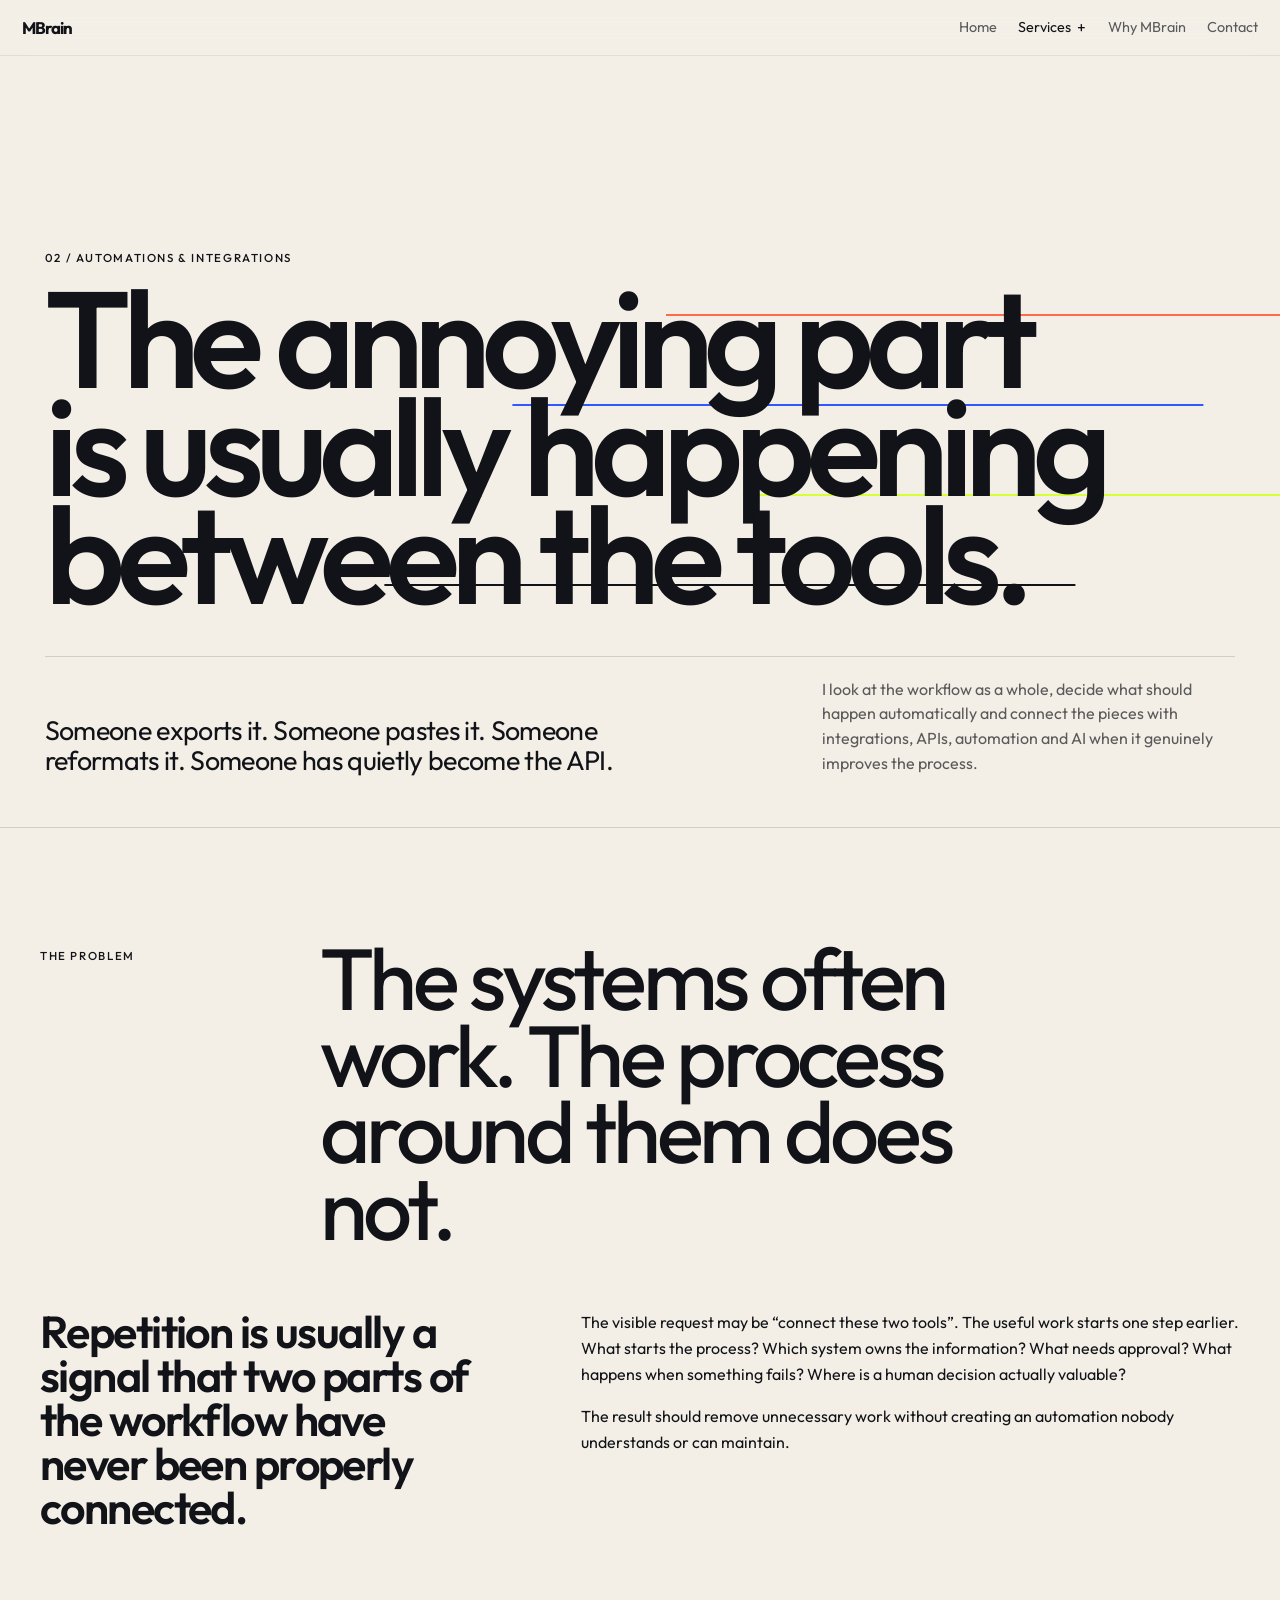
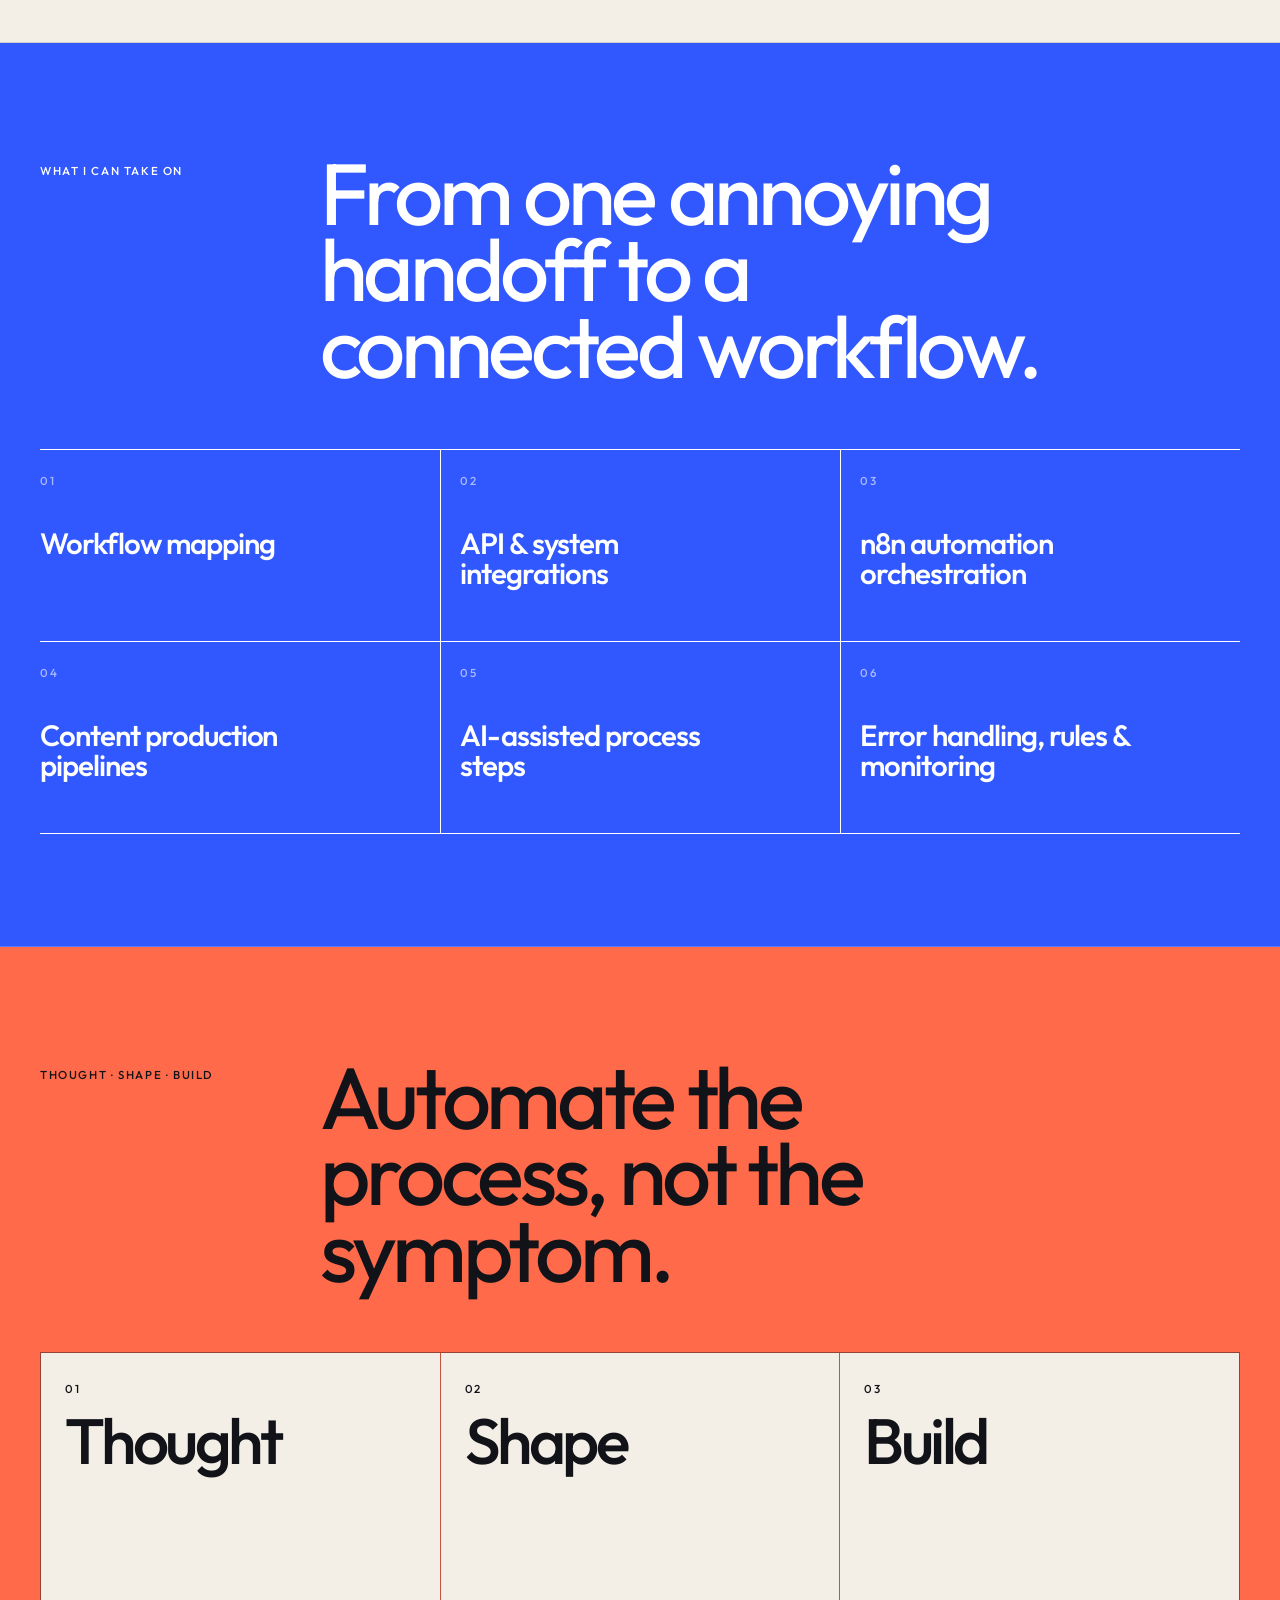
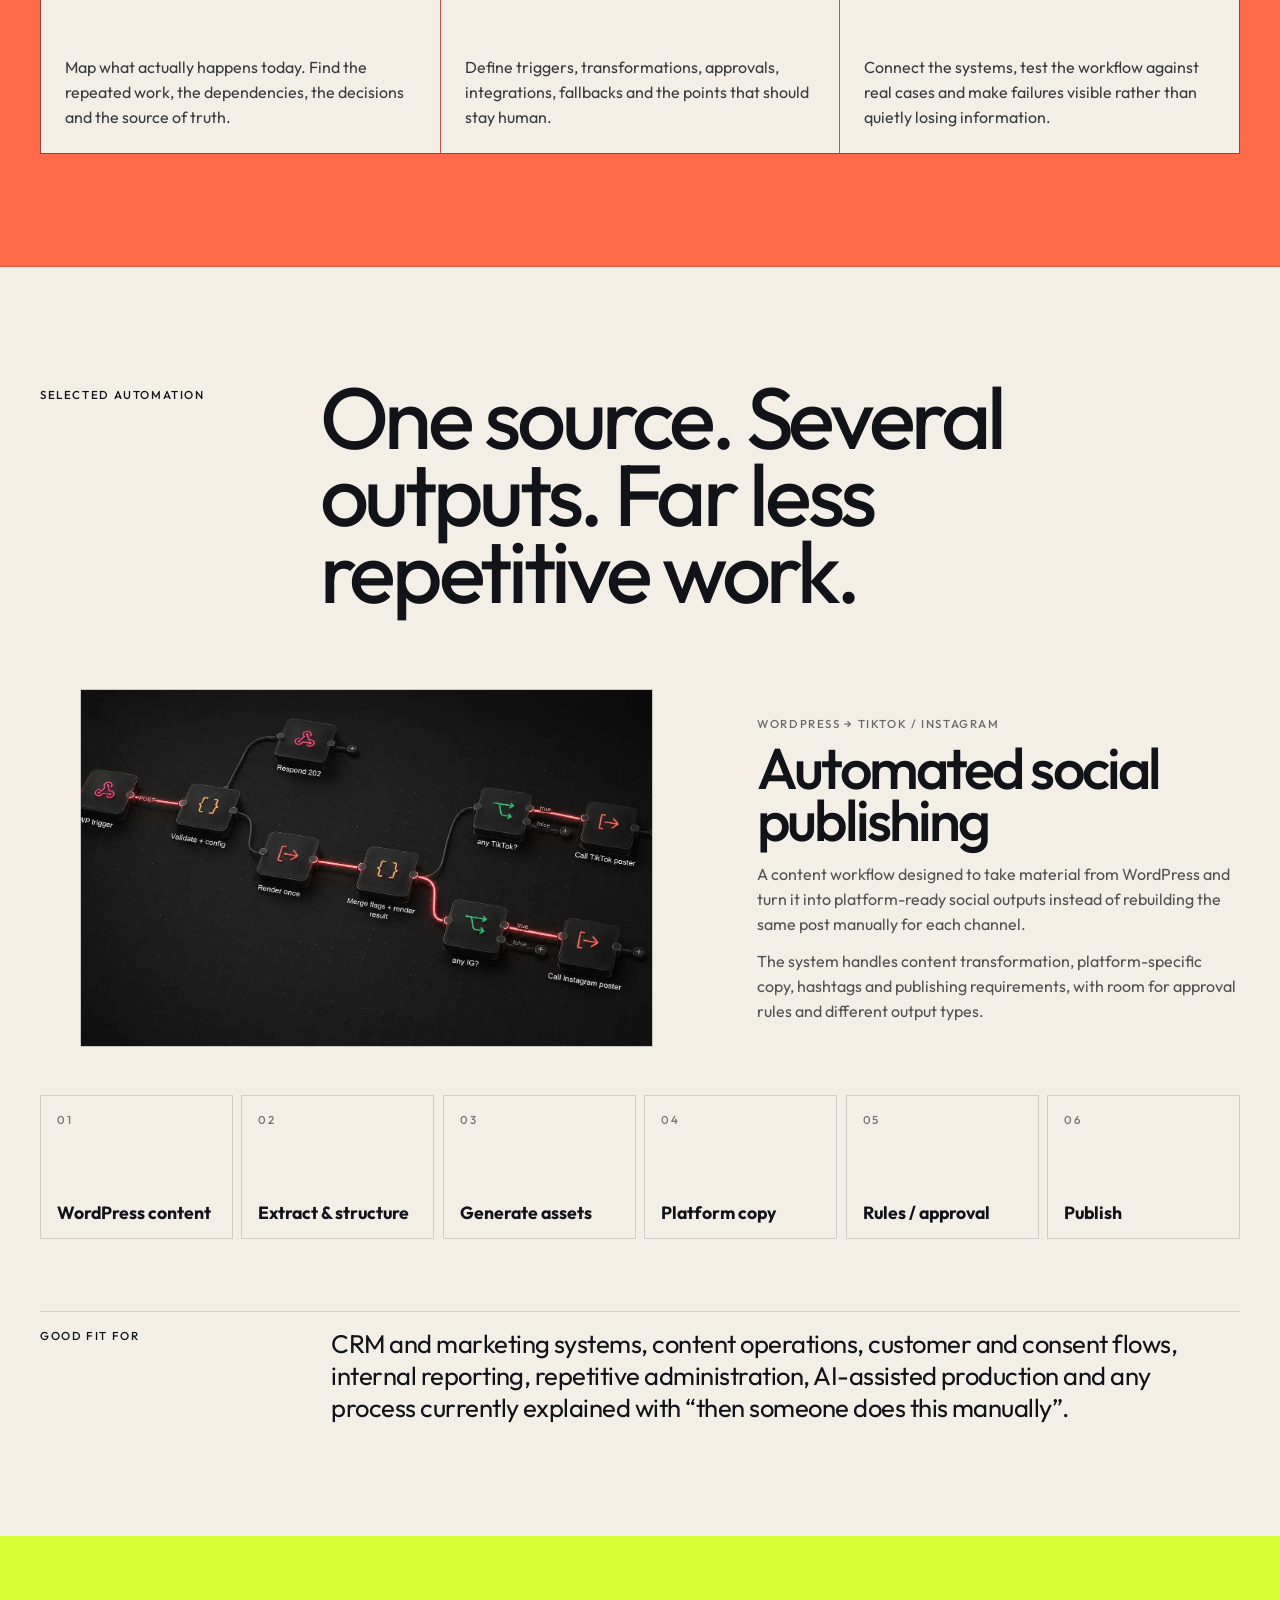
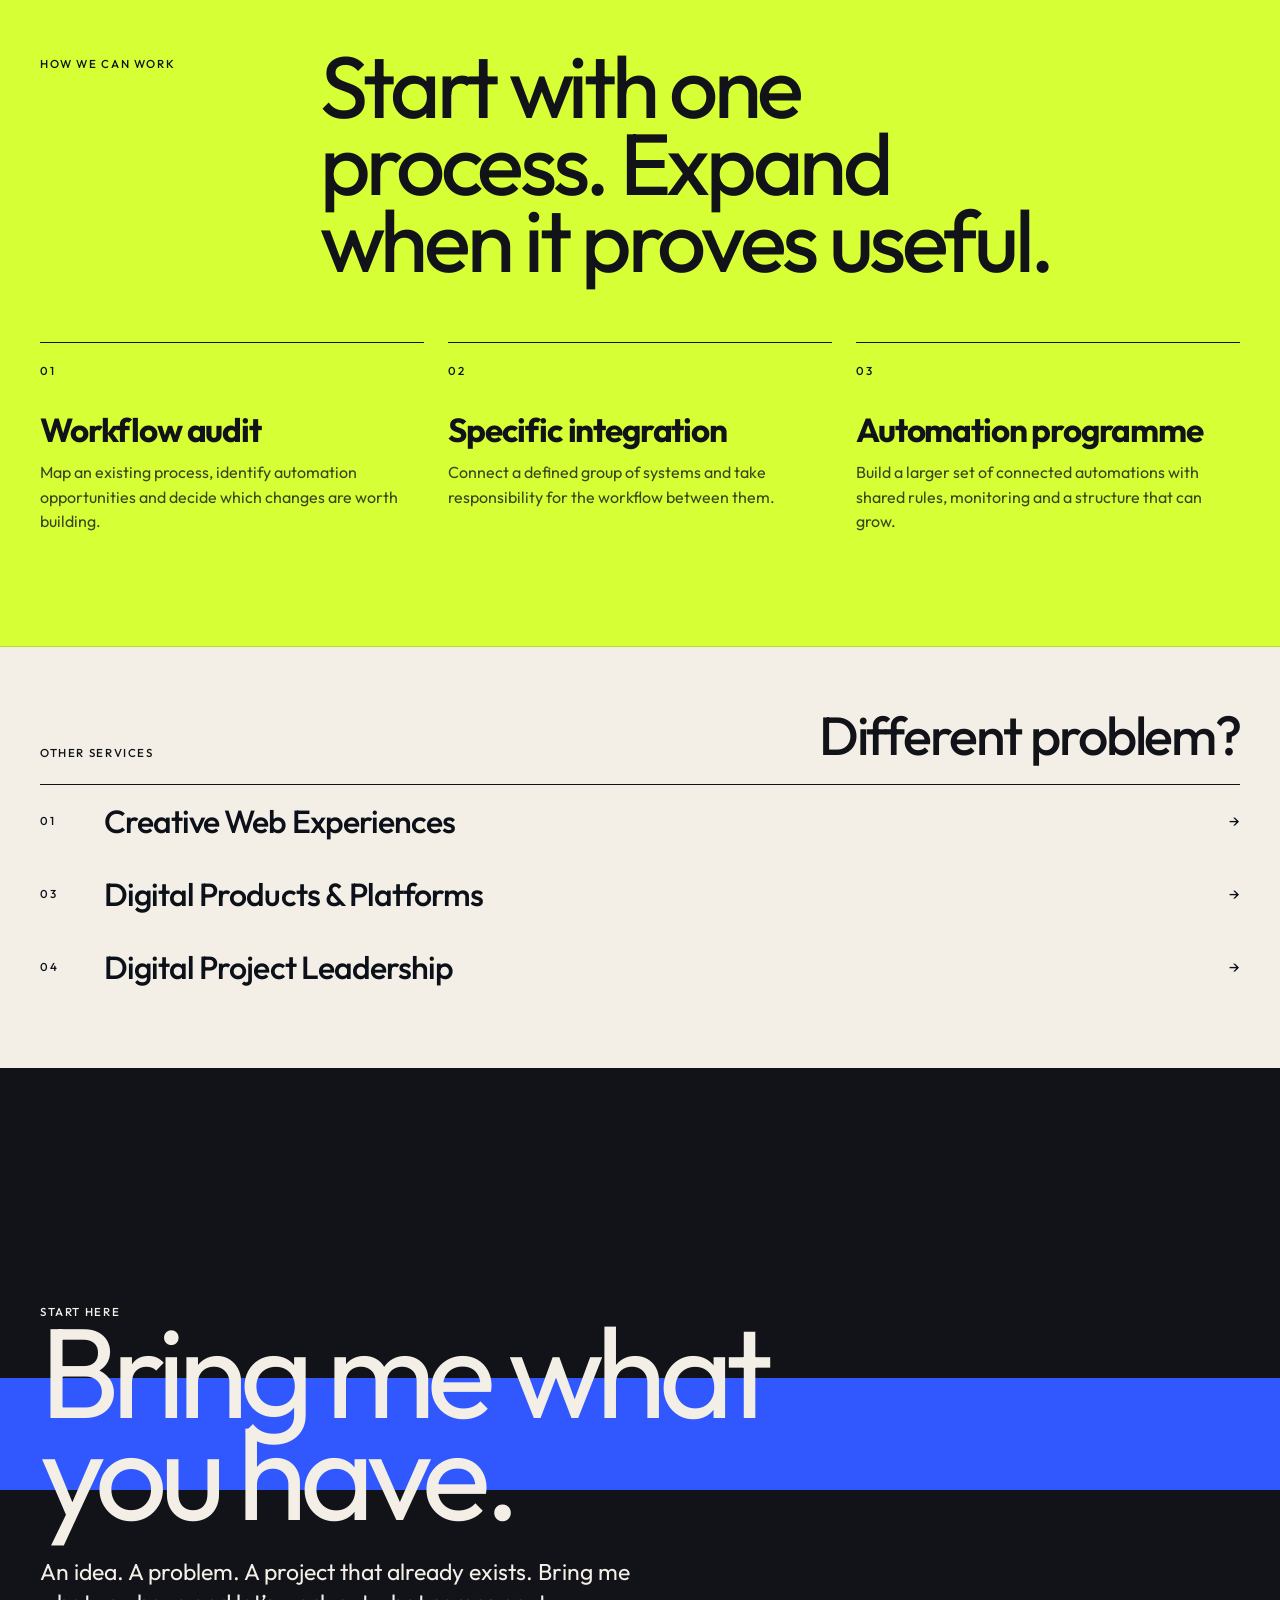
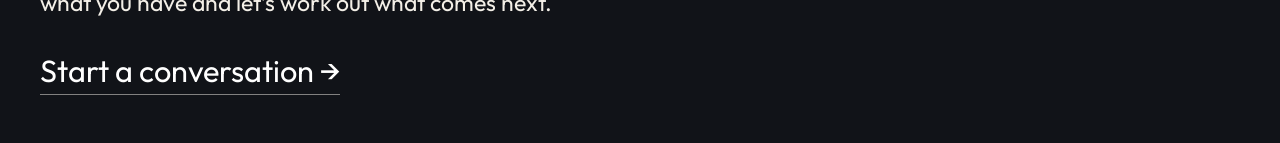
==== commit 9a08bd13: "fixes" ====
--- a/automations-integrations.html
+++ b/automations-integrations.html
@@ -30,8 +30,8 @@
   <link rel="preconnect" href="https://fonts.gstatic.com" crossorigin>
   <link href="https://fonts.googleapis.com/css2?family=Outfit:wght@100..900&display=swap" rel="stylesheet">
 
-  <link rel="stylesheet" href="styles.css?v=1.0.0">
-  <link rel="stylesheet" href="service-pages.css?v=1.0.0">
+  <link rel="stylesheet" href="styles.css?v=1.0.1">
+  <link rel="stylesheet" href="service-pages.css?v=1.0.1">
   <script async src="https://www.googletagmanager.com/gtag/js?id=G-PNG44XED51"></script>
   <script>
     window.dataLayer = window.dataLayer || [];
@@ -45,7 +45,17 @@
     <a class="brand" href="index.html">MBrain</a>
     <nav class="nav" aria-label="Main navigation">
       <a href="index.html">Home</a>
-      <a href="index.html#services" class="active">Services</a>
+      <div class="nav-services">
+        <a class="nav-services-trigger active" href="index.html#services" aria-haspopup="true" aria-expanded="false">
+          <span>Services</span><span class="nav-services-caret" aria-hidden="true">+</span>
+        </a>
+        <div class="nav-services-dropdown" aria-label="Services">
+          <a href="creative-web-experiences.html">Creative Web Experiences</a>
+          <a href="automations-integrations.html" aria-current="page">Automations & Integrations</a>
+          <a href="digital-products-platforms.html">Digital Products & Platforms</a>
+          <a href="digital-project-leadership.html">Digital Project Leadership</a>
+        </div>
+      </div>
       <a href="index.html#why">Why MBrain</a>
       <a href="index.html#contact">Contact</a>
     </nav>
@@ -207,6 +217,6 @@
   </section>
 
   </main>
-  <script src="service-pages.js?v=1.0.0" defer></script>
+  <script src="service-pages.js?v=1.0.1" defer></script>
 </body>
 </html>
--- a/styles.css
+++ b/styles.css
@@ -16,6 +16,26 @@
 body{margin:0;overflow:hidden;background:var(--paper);color:var(--ink);font-family:"Outfit","Century Gothic",Futura,Arial,sans-serif}
 a{color:#ffffff;text-decoration:none}button{font:inherit}.mono{font-family:"Outfit","Century Gothic",Futura,Arial,sans-serif;font-size:.72rem;letter-spacing:.14em;text-transform:uppercase;font-weight:500}
 .site-header{position:fixed;z-index:60;top:0;left:0;right:0;display:grid;grid-template-columns:auto 1fr auto;align-items:center;padding:1.05rem 1.35rem;color:white;mix-blend-mode:exclusion}.brand{font-size:1.05rem;font-weight:700;letter-spacing:-.04em}.nav{justify-self:end;display:flex;gap:1.35rem;font-size:.9rem}.nav a{opacity:.68}.nav a:hover,.nav a.active{opacity:1}.menu-toggle{display:none;background:none;border:0;color:inherit;padding:0}
+/* Services dropdown. Homepage header blend behaviour remains unchanged. */
+.nav-services{position:relative}
+.nav-services::after{
+  content:"";
+  position:absolute;
+  top:100%;
+  right:0;
+  width:18.5rem;
+  height:.8rem;
+}
+.nav-services-trigger{display:inline-flex;align-items:center;gap:.38rem}
+.nav-services-caret{font-size:1rem;line-height:1;transition:transform .2s ease}
+.nav-services:hover .nav-services-caret,.nav-services:focus-within .nav-services-caret,.nav-services.open .nav-services-caret{transform:rotate(45deg)}
+.nav-services-dropdown{position:absolute;top:calc(100% + .8rem);right:0;width:18.5rem;padding:.55rem;display:grid;gap:.12rem;background:rgba(17,19,24,.94);border:1px solid rgba(255,255,255,.18);box-shadow:0 .85rem 2.2rem rgba(0,0,0,.18);opacity:0;visibility:hidden;transform:translateY(-.35rem);pointer-events:none;transition:opacity .18s ease,transform .18s ease,visibility .18s ease}
+.nav-services:hover .nav-services-dropdown,.nav-services:focus-within .nav-services-dropdown,.nav-services.open .nav-services-dropdown{opacity:1;visibility:visible;transform:none;pointer-events:auto}
+.nav-services-dropdown a{display:block;width:100%;padding:.7rem .75rem;color:white;opacity:.72;font-size:.84rem;line-height:1.2}
+.nav-services-dropdown a:hover,.nav-services-dropdown a:focus-visible,.nav-services-dropdown a[aria-current="page"]{opacity:1;background:rgba(255,255,255,.08)}
+.cap-service-link{display:inline-flex;align-items:center;gap:.45rem;margin-top:1rem;padding-bottom:.2rem;border-bottom:1px solid rgba(17,19,24,.35);color:var(--ink);font-weight:620}
+.cap-service-link:hover{border-bottom-color:var(--ink)}
+
 .progress{position:fixed;left:1.35rem;right:1.35rem;bottom:1rem;height:2px;background:rgba(17,19,24,.12);z-index:55}.progress-bar{display:block;height:100%;width:0;background:var(--ink)}.scroll-cue{position:fixed;right:1.35rem;bottom:1.5rem;z-index:55;background:rgba(243,239,231,.86);padding:.35rem .5rem}
 .h-shell{width:100vw;height:100vh;overflow-x:auto;overflow-y:hidden;scrollbar-width:none;outline:none}.h-shell::-webkit-scrollbar{display:none}.track{position:relative;height:100%;display:flex;width:max-content}.panel{position:relative;flex:none;height:100vh;overflow:hidden}.panel-inner{position:relative;z-index:10;height:100%;width:min(calc(100% - 5rem),1440px);margin:0 auto}.section-no{position:absolute;top:6.2rem;left:0;color:white}.section-no.dark{color:var(--ink)}
 
@@ -59,6 +79,7 @@
 .build-panel{--p:0}.build-title{font-variation-settings:"wght" calc(220 + var(--p)*650);transform:translateX(calc(-6vw + var(--p)*6vw))}.build-wash{opacity:calc(.9 - var(--p)*.42)}.build-copy{opacity:calc((var(--p) - .7)*3.3);transform:translateY(calc(22px - var(--p)*22px))}.build-band{opacity:var(--bp,0);transform:translateX(calc(18vw - var(--bp,0)*18vw))}
 
 @media (max-width:900px),(pointer:coarse){
+  .nav-services::after{display:none}
   html{scroll-behavior:smooth;scroll-padding-top:4.25rem}
   body{overflow:auto;background:var(--paper)}
 
@@ -103,6 +124,14 @@
   }
   .nav a{display:block;width:100%;opacity:.72;padding:0;margin:0}
   .nav a.active{opacity:1}
+  .nav-services{width:100%}
+  .nav-services-trigger{display:flex!important;align-items:center;justify-content:space-between;width:100%}
+  .nav-services-caret{font-size:.55em}
+  .nav-services-dropdown{position:static;width:100%;max-height:0;margin:0;padding:0 0 0 1rem;gap:0;background:transparent;border:0;border-left:1px solid rgba(243,239,231,.28);box-shadow:none;opacity:1;visibility:visible;transform:none;overflow:hidden;pointer-events:none;transition:max-height .3s ease,margin .3s ease}
+  .nav-services.open .nav-services-dropdown{max-height:18rem;margin:.55rem 0 .4rem;pointer-events:auto}
+  .nav-services-dropdown a{padding:.42rem 0 .42rem .85rem;color:var(--paper);font-size:clamp(1rem,4.7vw,1.38rem);line-height:1.05;opacity:.68}
+  .nav-services-dropdown a:hover,.nav-services-dropdown a:focus-visible,.nav-services-dropdown a[aria-current="page"]{opacity:1;background:transparent}
+
   body.menu-open .nav{display:flex}
   body.menu-open{overflow:hidden}
   body.menu-open .site-header{
@@ -184,7 +213,7 @@
   }
   .pillar-title{
     margin:0;
-    font-size:clamp(4rem,20vw,5rem);
+    font-size:clamp(4rem,20vw,4rem);
     line-height:.78;
     letter-spacing:-.045em
   }
--- a/service-pages.css
+++ b/service-pages.css
@@ -25,6 +25,19 @@
   background:transparent;
   border-bottom-color:transparent;
 }
+
+/* Service-page menu colors only. */
+body.service-page .site-header .brand,
+body.service-page .site-header .nav,
+body.service-page .site-header .nav a{
+  color:var(--ink);
+  mix-blend-mode:normal;
+}
+body.service-page .site-header .nav-services-dropdown{
+  background:var(--ink);
+  border-color:rgba(17,19,24,.16);
+}
+body.service-page .site-header .nav-services-dropdown a{color:var(--paper)}
 
 .brand, .nav, .other-service, a {
 	mix-blend-mode: difference;
@@ -671,6 +684,11 @@
   body.service-page.menu-open .site-header{
     color:var(--paper);
   }
+  body.service-page.menu-open .site-header .brand,
+  body.service-page.menu-open .site-header .nav,
+  body.service-page.menu-open .site-header .nav a{color:var(--paper)}
+  body.service-page .site-header .nav-services-dropdown{background:transparent;border-color:rgba(243,239,231,.28)}
+  body.service-page .site-header .nav-services-dropdown a{color:var(--paper)}
 .service-hero-inner{
   padding-left:.35rem;
   padding-right:.35rem;
